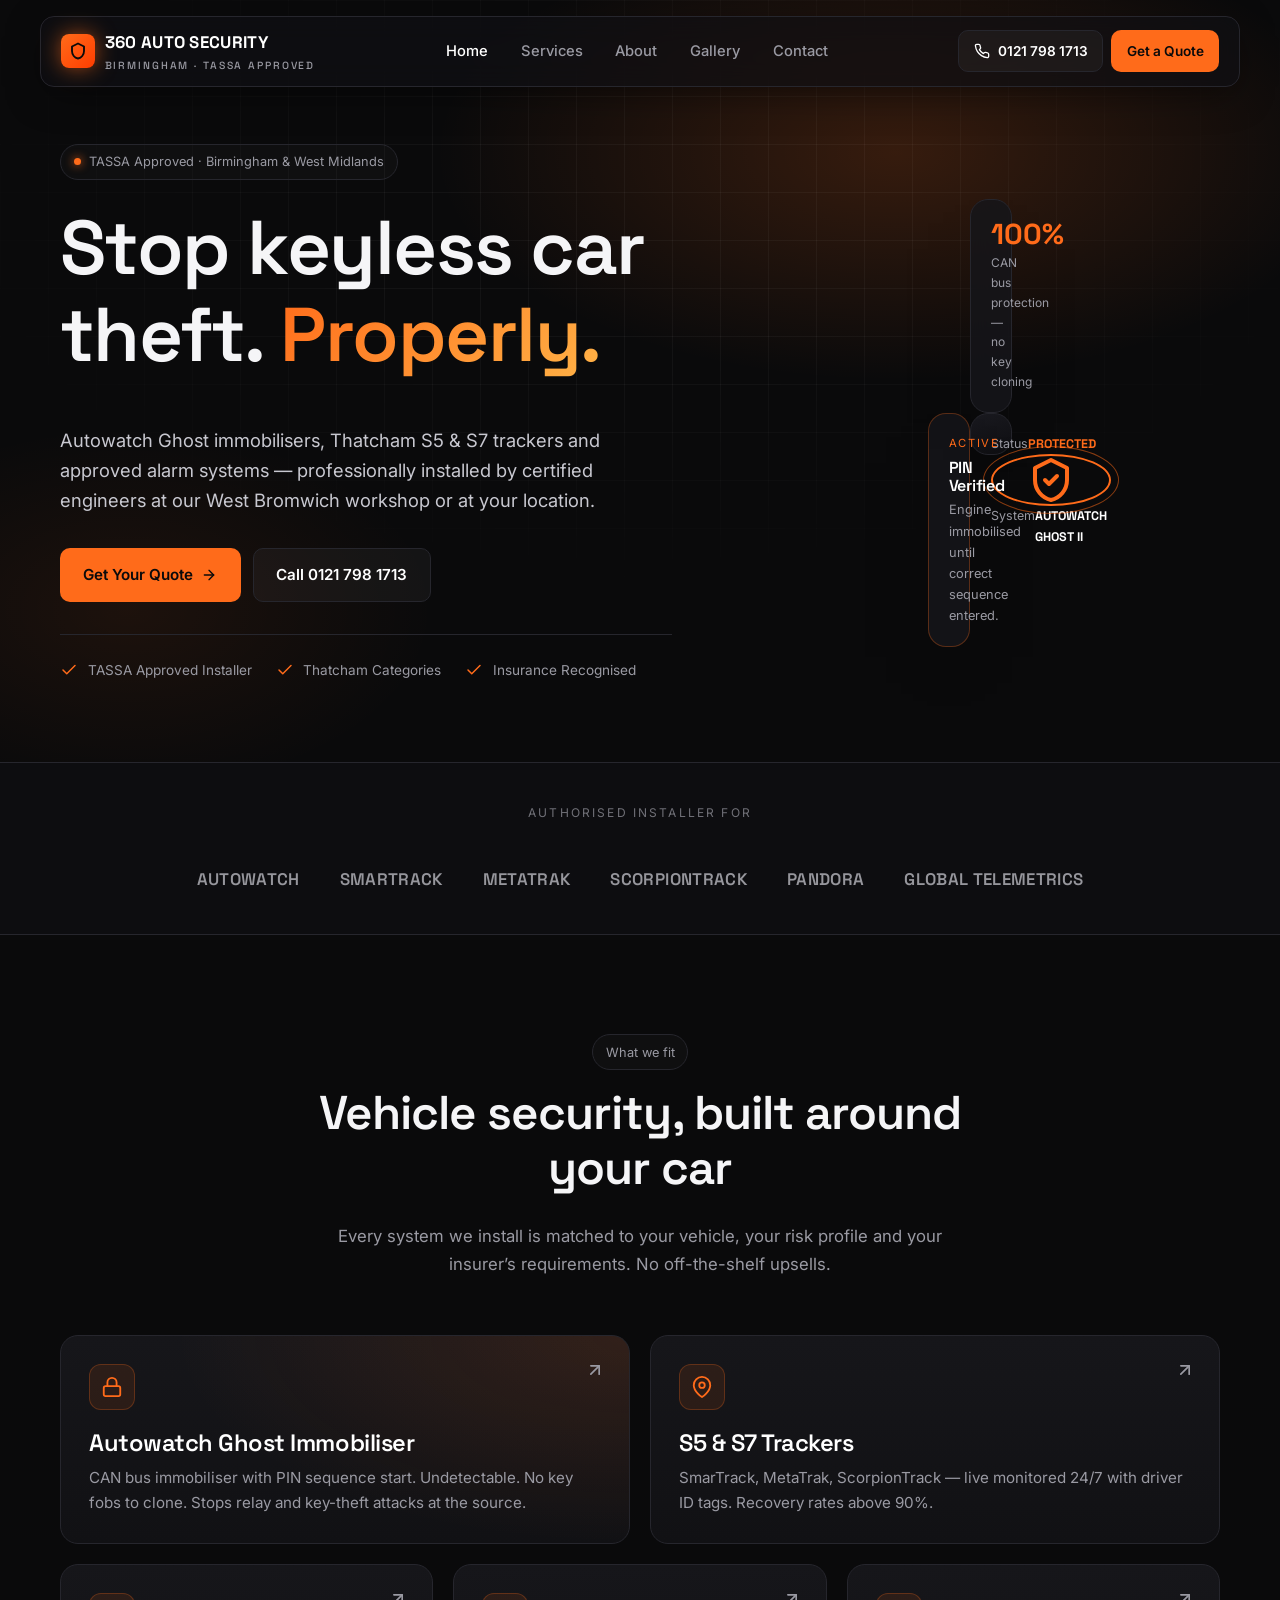
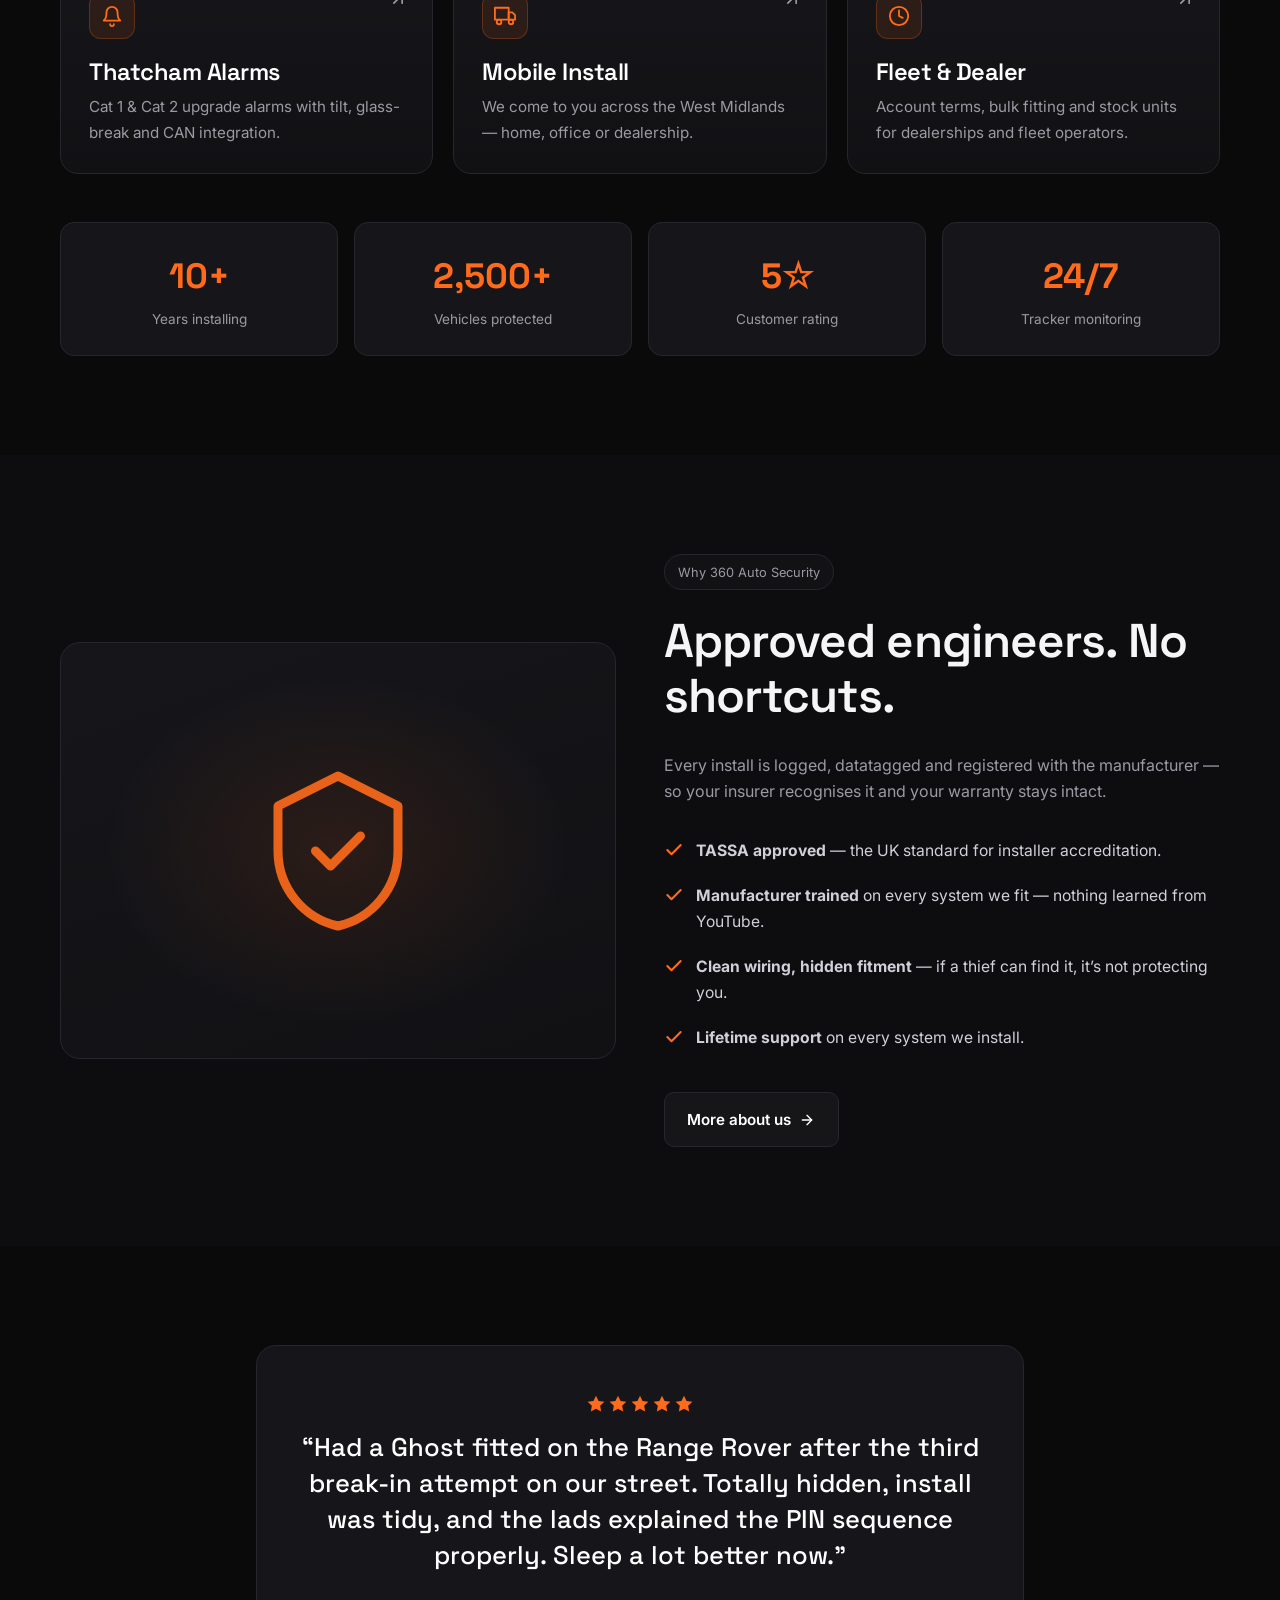
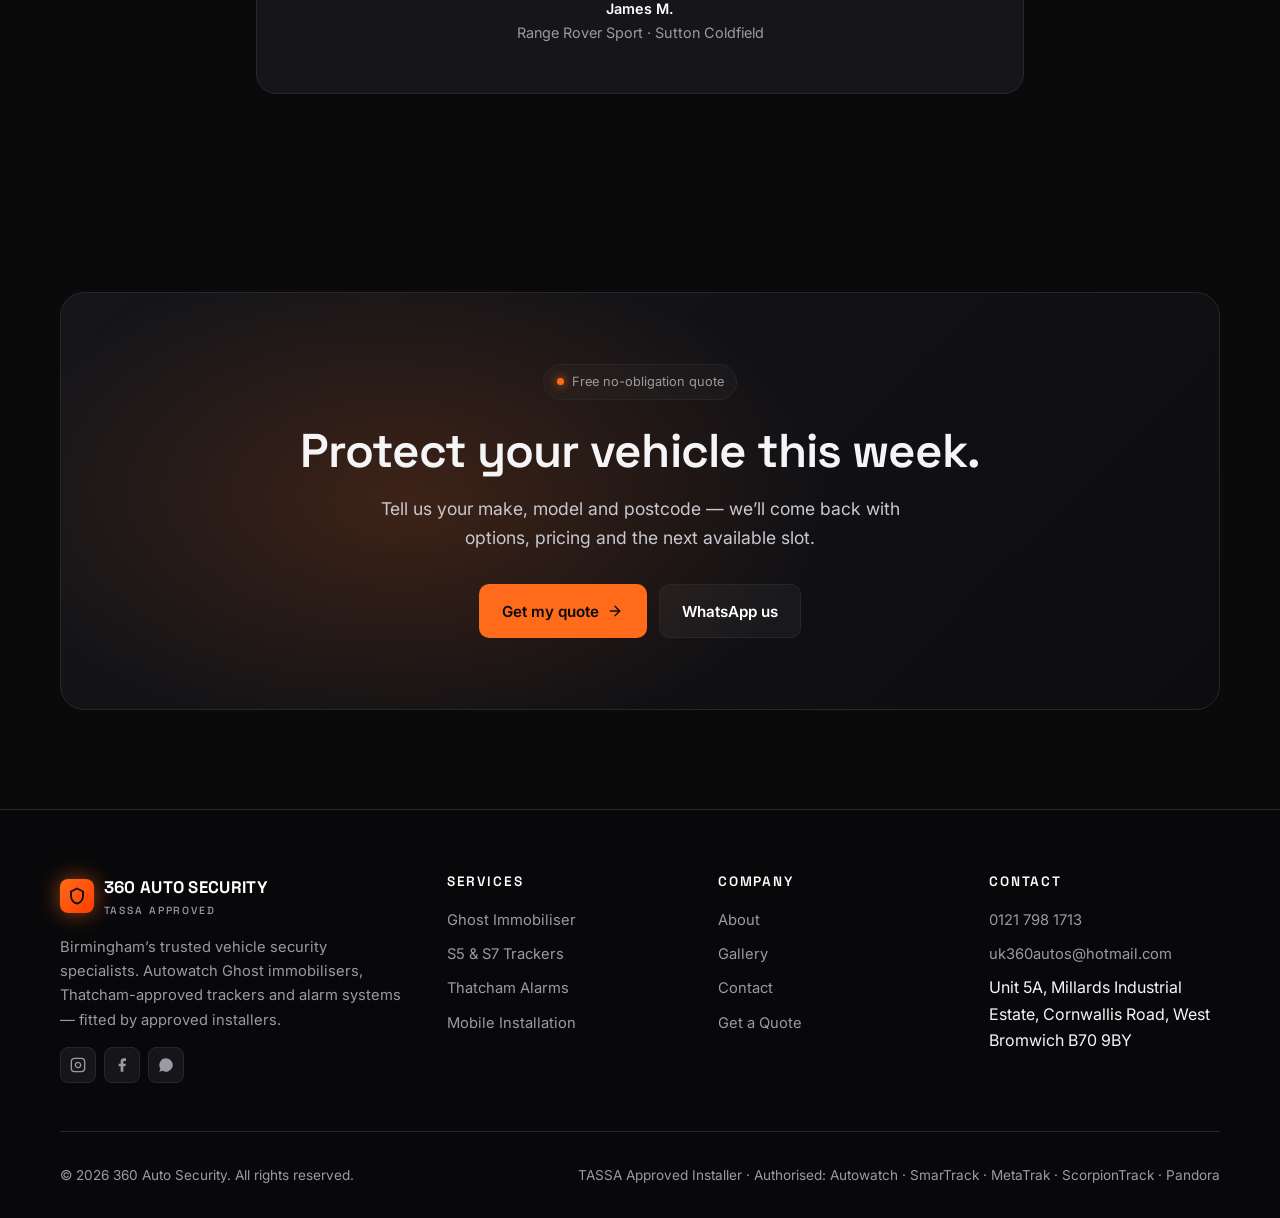
==== index.html @ ca2ada4c "Initial site: 5-page static rebuild with SEO + dark automotive UI" ====
<!doctype html>
<html lang="en-GB">
<head>
<meta charset="utf-8">
<meta name="viewport" content="width=device-width,initial-scale=1">
<title>Ghost Immobilisers, Trackers & Alarms Birmingham | 360 Auto Security</title>
<meta name="description" content="TASSA-approved vehicle security in Birmingham & the West Midlands. Autowatch Ghost immobilisers, Thatcham S5/S7 trackers and alarm systems professionally fitted at our workshop or mobile.">
<meta name="keywords" content="ghost immobiliser birmingham, autowatch ghost installer, vehicle tracker birmingham, thatcham approved installer west midlands, car alarm fitting birmingham, smartrack installer, s5 tracker, vehicle security west bromwich">
<link rel="canonical" href="https://www.360autos.co.uk/">
<meta name="theme-color" content="#0a0a0b">
<meta name="robots" content="index,follow,max-image-preview:large">

<!-- Open Graph / Twitter -->
<meta property="og:type" content="website">
<meta property="og:title" content="360 Auto Security | Ghost Immobilisers, Trackers & Alarms Birmingham">
<meta property="og:description" content="TASSA-approved vehicle security specialists in the West Midlands. Protect your car from key theft and relay attacks.">
<meta property="og:url" content="https://www.360autos.co.uk/">
<meta property="og:site_name" content="360 Auto Security">
<meta property="og:locale" content="en_GB">
<meta name="twitter:card" content="summary_large_image">

<!-- Fonts -->
<link rel="preconnect" href="https://fonts.googleapis.com">
<link rel="preconnect" href="https://fonts.gstatic.com" crossorigin>
<link href="https://fonts.googleapis.com/css2?family=Inter:wght@400;500;600;700&family=Space+Grotesk:wght@500;600;700&display=swap" rel="stylesheet">
<link rel="stylesheet" href="assets/styles.css">

<!-- LocalBusiness schema -->
<script type="application/ld+json">
{
  "@context":"https://schema.org",
  "@type":"AutomotiveBusiness",
  "@id":"https://www.360autos.co.uk/#business",
  "name":"360 Auto Security",
  "image":"https://www.360autos.co.uk/assets/og.jpg",
  "url":"https://www.360autos.co.uk/",
  "telephone":"+44-121-798-1713",
  "email":"uk360autos@hotmail.com",
  "priceRange":"££",
  "address":{
    "@type":"PostalAddress",
    "streetAddress":"Unit 5A, Millards Industrial Estate, Cornwallis Road",
    "addressLocality":"West Bromwich",
    "addressRegion":"West Midlands",
    "postalCode":"B70 9BY",
    "addressCountry":"GB"
  },
  "areaServed":[
    {"@type":"City","name":"Birmingham"},
    {"@type":"City","name":"West Bromwich"},
    {"@type":"City","name":"Wolverhampton"},
    {"@type":"City","name":"Walsall"},
    {"@type":"City","name":"Dudley"},
    {"@type":"AdministrativeArea","name":"West Midlands"}
  ],
  "geo":{"@type":"GeoCoordinates","latitude":52.5226,"longitude":-1.9971},
  "openingHoursSpecification":[
    {"@type":"OpeningHoursSpecification","dayOfWeek":["Monday","Tuesday","Wednesday","Thursday","Friday"],"opens":"09:00","closes":"18:00"},
    {"@type":"OpeningHoursSpecification","dayOfWeek":"Saturday","opens":"09:00","closes":"16:00"}
  ],
  "sameAs":[
    "https://www.instagram.com/360autoss",
    "https://www.facebook.com/360autosolutions"
  ],
  "hasOfferCatalog":{
    "@type":"OfferCatalog","name":"Vehicle Security Services",
    "itemListElement":[
      {"@type":"Offer","itemOffered":{"@type":"Service","name":"Autowatch Ghost Immobiliser Installation"}},
      {"@type":"Offer","itemOffered":{"@type":"Service","name":"S5 & S7 Vehicle Tracker Installation"}},
      {"@type":"Offer","itemOffered":{"@type":"Service","name":"Thatcham Approved Alarm Systems"}},
      {"@type":"Offer","itemOffered":{"@type":"Service","name":"Mobile Vehicle Security Installation"}}
    ]
  }
}
</script>
</head>
<body data-page="index">
<div id="site-nav"></div>

<main>
  <!-- Hero -->
  <section class="hero" aria-labelledby="hero-h">
    <div class="container hero-grid">
      <div>
        <span class="eyebrow"><span class="dot"></span> TASSA Approved &middot; Birmingham &amp; West Midlands</span>
        <h1 id="hero-h">Stop keyless car theft. <span>Properly.</span></h1>
        <p class="hero-lead">Autowatch Ghost immobilisers, Thatcham S5 &amp; S7 trackers and approved alarm systems &mdash; professionally installed by certified engineers at our West Bromwich workshop or at your location.</p>
        <div class="hero-cta">
          <a href="contact.html#quote" class="btn btn-primary">Get Your Quote
            <svg viewBox="0 0 24 24" fill="none" stroke="currentColor" stroke-width="2" stroke-linecap="round" stroke-linejoin="round"><line x1="5" y1="12" x2="19" y2="12"/><polyline points="12 5 19 12 12 19"/></svg>
          </a>
          <a href="tel:+441217981713" class="btn btn-ghost">Call 0121 798 1713</a>
        </div>
        <div class="hero-trust">
          <div class="hero-trust-item">
            <svg viewBox="0 0 24 24" fill="none" stroke="currentColor" stroke-width="2" stroke-linecap="round" stroke-linejoin="round"><polyline points="20 6 9 17 4 12"/></svg>
            TASSA Approved Installer
          </div>
          <div class="hero-trust-item">
            <svg viewBox="0 0 24 24" fill="none" stroke="currentColor" stroke-width="2" stroke-linecap="round" stroke-linejoin="round"><polyline points="20 6 9 17 4 12"/></svg>
            Thatcham Categories
          </div>
          <div class="hero-trust-item">
            <svg viewBox="0 0 24 24" fill="none" stroke="currentColor" stroke-width="2" stroke-linecap="round" stroke-linejoin="round"><polyline points="20 6 9 17 4 12"/></svg>
            Insurance Recognised
          </div>
        </div>
      </div>

      <div class="hero-visual" aria-hidden="true">
        <div class="hero-card hero-card-main">
          <div class="row"><span>Status</span><strong style="color:var(--accent)">PROTECTED</strong></div>
          <div class="ring">
            <svg viewBox="0 0 24 24" fill="none" stroke="currentColor" stroke-width="2" stroke-linecap="round" stroke-linejoin="round"><path d="M12 2 4 6v6c0 5 3.5 9 8 10 4.5-1 8-5 8-10V6z"/><polyline points="9 12 11 14 15 10"/></svg>
          </div>
          <div class="row"><span>System</span><strong>AUTOWATCH GHOST II</strong></div>
        </div>
        <div class="hero-card hero-card-float">
          <div class="badge">Active</div>
          <h4>PIN Verified</h4>
          <p>Engine immobilised until correct sequence entered.</p>
        </div>
        <div class="hero-card hero-card-bot">
          <div class="stat">100%</div>
          <small>CAN bus protection &mdash; no key cloning</small>
        </div>
      </div>
    </div>
  </section>

  <!-- Approved partners strip -->
  <section class="logo-strip" aria-label="Approved partners">
    <div class="container">
      <div class="logo-strip-inner">
        <div class="logo-strip-label">Authorised installer for</div>
        <span>AUTOWATCH</span><span>SMARTRACK</span><span>METATRAK</span><span>SCORPIONTRACK</span><span>PANDORA</span><span>GLOBAL TELEMETRICS</span>
      </div>
    </div>
  </section>

  <!-- Services bento -->
  <section class="section" id="services">
    <div class="container">
      <div class="sec-head">
        <span class="eyebrow">What we fit</span>
        <h2>Vehicle security, built around your car</h2>
        <p>Every system we install is matched to your vehicle, your risk profile and your insurer&rsquo;s requirements. No off-the-shelf upsells.</p>
      </div>
      <div class="bento">
        <a href="services.html#ghost" class="card card-feature b-1">
          <span class="arrow" aria-hidden="true">
            <svg viewBox="0 0 24 24" width="20" height="20" fill="none" stroke="currentColor" stroke-width="2" stroke-linecap="round" stroke-linejoin="round"><line x1="7" y1="17" x2="17" y2="7"/><polyline points="7 7 17 7 17 17"/></svg>
          </span>
          <div class="icon">
            <svg viewBox="0 0 24 24" fill="none" stroke="currentColor" stroke-width="2" stroke-linecap="round" stroke-linejoin="round"><rect x="3" y="11" width="18" height="11" rx="2"/><path d="M7 11V7a5 5 0 0 1 10 0v4"/></svg>
          </div>
          <h3>Autowatch Ghost Immobiliser</h3>
          <p>CAN bus immobiliser with PIN sequence start. Undetectable. No key fobs to clone. Stops relay and key-theft attacks at the source.</p>
        </a>
        <a href="services.html#trackers" class="card b-2">
          <span class="arrow" aria-hidden="true">
            <svg viewBox="0 0 24 24" width="20" height="20" fill="none" stroke="currentColor" stroke-width="2" stroke-linecap="round" stroke-linejoin="round"><line x1="7" y1="17" x2="17" y2="7"/><polyline points="7 7 17 7 17 17"/></svg>
          </span>
          <div class="icon">
            <svg viewBox="0 0 24 24" fill="none" stroke="currentColor" stroke-width="2" stroke-linecap="round" stroke-linejoin="round"><path d="M21 10c0 7-9 13-9 13s-9-6-9-13a9 9 0 0 1 18 0z"/><circle cx="12" cy="10" r="3"/></svg>
          </div>
          <h3>S5 &amp; S7 Trackers</h3>
          <p>SmarTrack, MetaTrak, ScorpionTrack &mdash; live monitored 24/7 with driver ID tags. Recovery rates above 90%.</p>
        </a>
        <a href="services.html#alarms" class="card b-3">
          <span class="arrow" aria-hidden="true">
            <svg viewBox="0 0 24 24" width="20" height="20" fill="none" stroke="currentColor" stroke-width="2" stroke-linecap="round" stroke-linejoin="round"><line x1="7" y1="17" x2="17" y2="7"/><polyline points="7 7 17 7 17 17"/></svg>
          </span>
          <div class="icon">
            <svg viewBox="0 0 24 24" fill="none" stroke="currentColor" stroke-width="2" stroke-linecap="round" stroke-linejoin="round"><path d="M6 8a6 6 0 0 1 12 0c0 7 3 9 3 9H3s3-2 3-9"/><path d="M10 21a2 2 0 0 0 4 0"/></svg>
          </div>
          <h3>Thatcham Alarms</h3>
          <p>Cat 1 &amp; Cat 2 upgrade alarms with tilt, glass-break and CAN integration.</p>
        </a>
        <a href="services.html#mobile" class="card b-4">
          <span class="arrow" aria-hidden="true">
            <svg viewBox="0 0 24 24" width="20" height="20" fill="none" stroke="currentColor" stroke-width="2" stroke-linecap="round" stroke-linejoin="round"><line x1="7" y1="17" x2="17" y2="7"/><polyline points="7 7 17 7 17 17"/></svg>
          </span>
          <div class="icon">
            <svg viewBox="0 0 24 24" fill="none" stroke="currentColor" stroke-width="2" stroke-linecap="round" stroke-linejoin="round"><rect x="1" y="3" width="15" height="13"/><polygon points="16 8 20 8 23 11 23 16 16 16 16 8"/><circle cx="5.5" cy="18.5" r="2.5"/><circle cx="18.5" cy="18.5" r="2.5"/></svg>
          </div>
          <h3>Mobile Install</h3>
          <p>We come to you across the West Midlands &mdash; home, office or dealership.</p>
        </a>
        <a href="services.html" class="card b-5">
          <span class="arrow" aria-hidden="true">
            <svg viewBox="0 0 24 24" width="20" height="20" fill="none" stroke="currentColor" stroke-width="2" stroke-linecap="round" stroke-linejoin="round"><line x1="7" y1="17" x2="17" y2="7"/><polyline points="7 7 17 7 17 17"/></svg>
          </span>
          <div class="icon">
            <svg viewBox="0 0 24 24" fill="none" stroke="currentColor" stroke-width="2" stroke-linecap="round" stroke-linejoin="round"><circle cx="12" cy="12" r="10"/><polyline points="12 6 12 12 16 14"/></svg>
          </div>
          <h3>Fleet &amp; Dealer</h3>
          <p>Account terms, bulk fitting and stock units for dealerships and fleet operators.</p>
        </a>
      </div>

      <div class="stats" aria-label="Key metrics">
        <div class="stat-box"><span class="n"><span>10+</span></span><small>Years installing</small></div>
        <div class="stat-box"><span class="n"><span>2,500+</span></span><small>Vehicles protected</small></div>
        <div class="stat-box"><span class="n"><span>5&star;</span></span><small>Customer rating</small></div>
        <div class="stat-box"><span class="n"><span>24/7</span></span><small>Tracker monitoring</small></div>
      </div>
    </div>
  </section>

  <!-- Why us split -->
  <section class="section" style="background:#0d0d10">
    <div class="container split">
      <div class="split-visual">
        <svg width="180" height="180" viewBox="0 0 24 24" fill="none" stroke="var(--accent)" stroke-width="1.2" stroke-linecap="round" stroke-linejoin="round" style="position:relative;z-index:1;opacity:.9">
          <path d="M12 2 4 6v6c0 5 3.5 9 8 10 4.5-1 8-5 8-10V6z"/>
          <polyline points="9 12 11 14 15 10"/>
        </svg>
      </div>
      <div>
        <span class="eyebrow">Why 360 Auto Security</span>
        <h2>Approved engineers. No shortcuts.</h2>
        <p>Every install is logged, datatagged and registered with the manufacturer &mdash; so your insurer recognises it and your warranty stays intact.</p>
        <ul class="feature-list">
          <li><svg viewBox="0 0 24 24" fill="none" stroke="currentColor" stroke-width="2.5" stroke-linecap="round" stroke-linejoin="round"><polyline points="20 6 9 17 4 12"/></svg> <span><strong>TASSA approved</strong> &mdash; the UK standard for installer accreditation.</span></li>
          <li><svg viewBox="0 0 24 24" fill="none" stroke="currentColor" stroke-width="2.5" stroke-linecap="round" stroke-linejoin="round"><polyline points="20 6 9 17 4 12"/></svg> <span><strong>Manufacturer trained</strong> on every system we fit &mdash; nothing learned from YouTube.</span></li>
          <li><svg viewBox="0 0 24 24" fill="none" stroke="currentColor" stroke-width="2.5" stroke-linecap="round" stroke-linejoin="round"><polyline points="20 6 9 17 4 12"/></svg> <span><strong>Clean wiring, hidden fitment</strong> &mdash; if a thief can find it, it&rsquo;s not protecting you.</span></li>
          <li><svg viewBox="0 0 24 24" fill="none" stroke="currentColor" stroke-width="2.5" stroke-linecap="round" stroke-linejoin="round"><polyline points="20 6 9 17 4 12"/></svg> <span><strong>Lifetime support</strong> on every system we install.</span></li>
        </ul>
        <a href="about.html" class="btn btn-ghost">More about us
          <svg viewBox="0 0 24 24" fill="none" stroke="currentColor" stroke-width="2" stroke-linecap="round" stroke-linejoin="round"><line x1="5" y1="12" x2="19" y2="12"/><polyline points="12 5 19 12 12 19"/></svg>
        </a>
      </div>
    </div>
  </section>

  <!-- Testimonial -->
  <section class="section">
    <div class="container">
      <div class="testimonial">
        <div class="stars" aria-label="5 out of 5 stars">
          <svg viewBox="0 0 24 24" width="20" height="20" fill="currentColor"><polygon points="12 2 15.09 8.26 22 9.27 17 14.14 18.18 21.02 12 17.77 5.82 21.02 7 14.14 2 9.27 8.91 8.26"/></svg>
          <svg viewBox="0 0 24 24" width="20" height="20" fill="currentColor"><polygon points="12 2 15.09 8.26 22 9.27 17 14.14 18.18 21.02 12 17.77 5.82 21.02 7 14.14 2 9.27 8.91 8.26"/></svg>
          <svg viewBox="0 0 24 24" width="20" height="20" fill="currentColor"><polygon points="12 2 15.09 8.26 22 9.27 17 14.14 18.18 21.02 12 17.77 5.82 21.02 7 14.14 2 9.27 8.91 8.26"/></svg>
          <svg viewBox="0 0 24 24" width="20" height="20" fill="currentColor"><polygon points="12 2 15.09 8.26 22 9.27 17 14.14 18.18 21.02 12 17.77 5.82 21.02 7 14.14 2 9.27 8.91 8.26"/></svg>
          <svg viewBox="0 0 24 24" width="20" height="20" fill="currentColor"><polygon points="12 2 15.09 8.26 22 9.27 17 14.14 18.18 21.02 12 17.77 5.82 21.02 7 14.14 2 9.27 8.91 8.26"/></svg>
        </div>
        <blockquote>&ldquo;Had a Ghost fitted on the Range Rover after the third break-in attempt on our street. Totally hidden, install was tidy, and the lads explained the PIN sequence properly. Sleep a lot better now.&rdquo;</blockquote>
        <div class="who"><strong>James M.</strong>Range Rover Sport &middot; Sutton Coldfield</div>
      </div>
    </div>
  </section>

  <!-- CTA -->
  <section class="section">
    <div class="container">
      <div class="cta-band">
        <span class="eyebrow"><span class="dot"></span> Free no-obligation quote</span>
        <h2>Protect your vehicle this week.</h2>
        <p>Tell us your make, model and postcode &mdash; we&rsquo;ll come back with options, pricing and the next available slot.</p>
        <div class="btn-row">
          <a href="contact.html#quote" class="btn btn-primary">Get my quote
            <svg viewBox="0 0 24 24" fill="none" stroke="currentColor" stroke-width="2" stroke-linecap="round" stroke-linejoin="round"><line x1="5" y1="12" x2="19" y2="12"/><polyline points="12 5 19 12 12 19"/></svg>
          </a>
          <a href="https://wa.me/441217981713" class="btn btn-ghost" target="_blank" rel="noopener">WhatsApp us</a>
        </div>
      </div>
    </div>
  </section>
</main>

<div id="site-footer"></div>
<script src="assets/partials.js" defer></script>
</body>
</html>
---- assets/styles.css ----
/* 360 Auto Security — global styles */
:root{
  --bg:#0a0a0b;
  --bg-2:#111114;
  --surface:#16161a;
  --surface-2:#1d1d22;
  --border:#26262d;
  --text:#f5f5f7;
  --muted:#9a9aa3;
  --accent:#ff6b1a;
  --accent-2:#ffb347;
  --danger:#ef4444;
  --success:#22c55e;
}
*{box-sizing:border-box}
html{scroll-behavior:smooth}
body{
  margin:0;
  background:var(--bg);
  color:var(--text);
  font-family:'Inter',system-ui,-apple-system,sans-serif;
  font-size:16px;
  line-height:1.65;
  -webkit-font-smoothing:antialiased;
  text-rendering:optimizeLegibility;
}
h1,h2,h3,h4{font-family:'Space Grotesk',sans-serif;font-weight:600;line-height:1.15;letter-spacing:-0.02em;margin:0 0 .6em}
h1{font-size:clamp(2.4rem,1.4rem + 4.2vw,5rem)}
h2{font-size:clamp(1.8rem,1.2rem + 2.2vw,3rem)}
h3{font-size:clamp(1.2rem,1rem + .6vw,1.5rem)}
p{margin:0 0 1em;color:var(--muted)}
a{color:inherit;text-decoration:none;transition:color .2s ease}
a:hover{color:var(--accent)}
img{max-width:100%;display:block}

/* Layout */
.container{width:100%;max-width:1200px;margin:0 auto;padding:0 1.25rem}
.section{padding:clamp(4rem,3rem + 4vw,7rem) 0}

/* Navbar */
.nav-wrap{position:fixed;top:1rem;left:1rem;right:1rem;z-index:50;display:flex;justify-content:center;pointer-events:none}
.nav{
  pointer-events:auto;
  width:100%;max-width:1200px;
  display:flex;align-items:center;justify-content:space-between;
  padding:.75rem 1.25rem;
  background:rgba(16,16,20,.72);
  backdrop-filter:saturate(140%) blur(14px);
  -webkit-backdrop-filter:saturate(140%) blur(14px);
  border:1px solid var(--border);
  border-radius:14px;
  box-shadow:0 10px 40px -10px rgba(0,0,0,.6);
}
.brand{display:flex;align-items:center;gap:.6rem;font-family:'Space Grotesk',sans-serif;font-weight:700;letter-spacing:.02em;color:#fff}
.brand-mark{width:34px;height:34px;border-radius:8px;background:linear-gradient(135deg,var(--accent),#ff3d00);display:grid;place-items:center;box-shadow:0 0 24px -4px var(--accent)}
.brand-mark svg{width:18px;height:18px;color:#0a0a0b}
.brand-text{font-size:1.05rem}
.brand-text small{display:block;font-size:.65rem;color:var(--muted);font-weight:500;letter-spacing:.18em;text-transform:uppercase}
.nav-links{display:none;gap:.25rem;align-items:center}
.nav-links a{padding:.55rem .9rem;border-radius:8px;font-size:.92rem;color:var(--muted);font-weight:500}
.nav-links a:hover{color:#fff;background:rgba(255,255,255,.04)}
.nav-links a.active{color:#fff}
.nav-cta{display:flex;align-items:center;gap:.5rem}
@media(min-width:900px){.nav-links{display:flex}}

/* Buttons */
.btn{display:inline-flex;align-items:center;gap:.5rem;padding:.85rem 1.4rem;border-radius:10px;font-weight:600;font-size:.95rem;cursor:pointer;border:1px solid transparent;transition:all .2s ease;font-family:inherit}
.btn-primary{background:var(--accent);color:#0a0a0b}
.btn-primary:hover{background:#ff8a3d;color:#0a0a0b;transform:translateY(-1px);box-shadow:0 10px 30px -10px var(--accent)}
.btn-ghost{background:rgba(255,255,255,.04);color:#fff;border-color:var(--border)}
.btn-ghost:hover{background:rgba(255,255,255,.08);color:#fff}
.btn-sm{padding:.55rem .9rem;font-size:.85rem}
.btn svg{width:16px;height:16px}

/* Hero */
.hero{position:relative;padding:9rem 0 5rem;overflow:hidden;isolation:isolate}
.hero::before{content:"";position:absolute;inset:0;z-index:-2;background:
  radial-gradient(60% 50% at 70% 20%,rgba(255,107,26,.18),transparent 60%),
  radial-gradient(40% 40% at 10% 80%,rgba(255,107,26,.08),transparent 60%),
  linear-gradient(180deg,#0a0a0b,#0a0a0b);
}
.hero::after{content:"";position:absolute;inset:0;z-index:-1;background-image:
  linear-gradient(rgba(255,255,255,.04) 1px,transparent 1px),
  linear-gradient(90deg,rgba(255,255,255,.04) 1px,transparent 1px);
  background-size:48px 48px;
  mask-image:radial-gradient(ellipse 70% 60% at 50% 30%,#000 30%,transparent 80%);
}
.hero-grid{display:grid;gap:3rem;align-items:center}
@media(min-width:960px){.hero-grid{grid-template-columns:1.1fr .9fr}}
.eyebrow{display:inline-flex;align-items:center;gap:.5rem;padding:.4rem .8rem;border:1px solid var(--border);border-radius:999px;font-size:.8rem;color:var(--muted);background:rgba(255,255,255,.02);margin-bottom:1.5rem}
.eyebrow .dot{width:7px;height:7px;border-radius:50%;background:var(--accent);box-shadow:0 0 10px var(--accent)}
.hero h1 span{background:linear-gradient(135deg,var(--accent),var(--accent-2));-webkit-background-clip:text;background-clip:text;color:transparent}
.hero-lead{font-size:1.15rem;max-width:36rem;margin-bottom:2rem;color:#c8c8d0}
.hero-cta{display:flex;flex-wrap:wrap;gap:.75rem;margin-bottom:2rem}
.hero-trust{display:flex;flex-wrap:wrap;gap:1.5rem;align-items:center;padding-top:1.5rem;border-top:1px solid var(--border)}
.hero-trust-item{display:flex;align-items:center;gap:.6rem;font-size:.85rem;color:var(--muted)}
.hero-trust-item svg{width:18px;height:18px;color:var(--accent)}

/* Hero visual */
.hero-visual{position:relative;aspect-ratio:1/1;max-width:520px;margin:0 auto}
.hero-card{position:absolute;background:var(--surface);border:1px solid var(--border);border-radius:18px;padding:1.25rem;box-shadow:0 30px 80px -20px rgba(0,0,0,.7)}
.hero-card-main{inset:10% 8% 25% 12%;display:flex;flex-direction:column;justify-content:space-between;background:linear-gradient(160deg,#1a1a20,#0f0f12)}
.hero-card-main .ring{width:120px;height:120px;border-radius:50%;border:2px solid var(--accent);position:relative;margin:auto;display:grid;place-items:center}
.hero-card-main .ring::before,.hero-card-main .ring::after{content:"";position:absolute;inset:-10px;border-radius:50%;border:1px solid rgba(255,107,26,.3);animation:pulse 2.6s ease-out infinite}
.hero-card-main .ring::after{animation-delay:1.3s}
@keyframes pulse{0%{transform:scale(.9);opacity:1}100%{transform:scale(1.5);opacity:0}}
.hero-card-main .ring svg{width:48px;height:48px;color:var(--accent)}
.hero-card-main .row{display:flex;justify-content:space-between;font-size:.78rem;color:var(--muted)}
.hero-card-main .row strong{color:#fff;font-family:'Space Grotesk',sans-serif}
.hero-card-float{right:-2%;top:8%;width:55%;background:rgba(22,22,26,.85);backdrop-filter:blur(10px);border-color:rgba(255,107,26,.3)}
.hero-card-float .badge{font-size:.7rem;color:var(--accent);letter-spacing:.14em;text-transform:uppercase;margin-bottom:.4rem}
.hero-card-float h4{font-size:1rem;margin:0 0 .25rem;color:#fff}
.hero-card-float p{font-size:.8rem;margin:0;color:var(--muted)}
.hero-card-bot{left:-4%;bottom:5%;width:50%;background:rgba(22,22,26,.85);backdrop-filter:blur(10px)}
.hero-card-bot .stat{font-family:'Space Grotesk',sans-serif;font-size:1.8rem;font-weight:700;color:var(--accent);line-height:1}
.hero-card-bot small{font-size:.75rem;color:var(--muted);display:block;margin-top:.25rem}

/* Logo strip */
.logo-strip{padding:2.5rem 0;border-top:1px solid var(--border);border-bottom:1px solid var(--border);background:#0d0d10}
.logo-strip-inner{display:flex;flex-wrap:wrap;justify-content:center;align-items:center;gap:2.5rem;opacity:.7}
.logo-strip-label{width:100%;text-align:center;font-size:.75rem;letter-spacing:.18em;text-transform:uppercase;color:var(--muted);margin-bottom:.25rem}
.logo-strip span{font-family:'Space Grotesk',sans-serif;font-weight:600;font-size:1.05rem;color:#d0d0d8;letter-spacing:.02em}

/* Section heading */
.sec-head{max-width:42rem;margin:0 auto 3.5rem;text-align:center}
.sec-head .eyebrow{margin-bottom:1rem}
.sec-head p{font-size:1.05rem}

/* Bento grid */
.bento{display:grid;gap:1.25rem;grid-template-columns:1fr}
@media(min-width:700px){.bento{grid-template-columns:repeat(2,1fr)}}
@media(min-width:1000px){.bento{grid-template-columns:repeat(6,1fr)}}
.card{
  background:linear-gradient(180deg,var(--surface),var(--bg-2));
  border:1px solid var(--border);
  border-radius:18px;
  padding:1.75rem;
  cursor:pointer;
  transition:border-color .25s ease,transform .25s ease,box-shadow .25s ease;
  position:relative;overflow:hidden;
}
.card:hover{border-color:rgba(255,107,26,.4);transform:translateY(-3px);box-shadow:0 20px 40px -20px rgba(255,107,26,.15)}
.card .icon{width:46px;height:46px;border-radius:12px;background:rgba(255,107,26,.1);border:1px solid rgba(255,107,26,.25);display:grid;place-items:center;margin-bottom:1.25rem;color:var(--accent)}
.card .icon svg{width:22px;height:22px}
.card h3{color:#fff;margin-bottom:.5rem}
.card p{margin:0;font-size:.95rem}
.card .arrow{position:absolute;top:1.5rem;right:1.5rem;color:var(--muted);transition:transform .2s ease,color .2s ease}
.card:hover .arrow{color:var(--accent);transform:translate(2px,-2px)}
.card-wide{grid-column:span 1}
@media(min-width:1000px){
  .b-1{grid-column:span 3}
  .b-2{grid-column:span 3}
  .b-3{grid-column:span 2}
  .b-4{grid-column:span 2}
  .b-5{grid-column:span 2}
}
.card-feature{background:
  radial-gradient(80% 100% at 100% 0%,rgba(255,107,26,.12),transparent),
  linear-gradient(180deg,var(--surface),var(--bg-2));
}

/* Stats strip */
.stats{display:grid;grid-template-columns:repeat(2,1fr);gap:1rem;margin-top:3rem}
@media(min-width:700px){.stats{grid-template-columns:repeat(4,1fr)}}
.stat-box{padding:1.5rem;background:var(--surface);border:1px solid var(--border);border-radius:14px;text-align:center}
.stat-box .n{font-family:'Space Grotesk',sans-serif;font-size:2.2rem;font-weight:700;color:#fff;display:block}
.stat-box .n span{color:var(--accent)}
.stat-box small{font-size:.85rem;color:var(--muted)}

/* Split feature */
.split{display:grid;gap:3rem;align-items:center}
@media(min-width:900px){.split{grid-template-columns:1fr 1fr}}
.split.reverse > :first-child{order:2}
@media(max-width:899px){.split.reverse > :first-child{order:0}}
.split-visual{background:linear-gradient(160deg,var(--surface),var(--bg-2));border:1px solid var(--border);border-radius:20px;padding:2.5rem;aspect-ratio:4/3;display:grid;place-items:center;position:relative;overflow:hidden}
.split-visual::before{content:"";position:absolute;inset:0;background:radial-gradient(60% 60% at 50% 50%,rgba(255,107,26,.1),transparent 70%)}
.feature-list{list-style:none;padding:0;margin:1.5rem 0 2rem}
.feature-list li{display:flex;gap:.75rem;padding:.6rem 0;color:#d0d0d8;font-size:.98rem}
.feature-list li svg{flex-shrink:0;width:20px;height:20px;color:var(--accent);margin-top:2px}

/* Testimonial */
.testimonial{max-width:48rem;margin:0 auto;text-align:center;padding:3rem 2rem;background:var(--surface);border:1px solid var(--border);border-radius:20px;position:relative}
.testimonial blockquote{font-family:'Space Grotesk',sans-serif;font-size:clamp(1.2rem,1rem + 1vw,1.6rem);line-height:1.4;color:#fff;margin:0 0 1.5rem;font-weight:500}
.testimonial .who{font-size:.9rem;color:var(--muted)}
.testimonial .who strong{color:#fff;display:block;font-weight:600}
.stars{display:inline-flex;gap:2px;color:var(--accent);margin-bottom:1rem}

/* CTA band */
.cta-band{background:
  radial-gradient(60% 100% at 30% 50%,rgba(255,107,26,.18),transparent 60%),
  linear-gradient(135deg,#16161a,#0d0d10);
  border:1px solid var(--border);border-radius:24px;padding:clamp(2.5rem,2rem + 3vw,4.5rem);text-align:center;position:relative;overflow:hidden}
.cta-band h2{margin-bottom:1rem}
.cta-band p{font-size:1.1rem;max-width:34rem;margin:0 auto 2rem;color:#c8c8d0}
.cta-band .btn-row{display:flex;flex-wrap:wrap;gap:.75rem;justify-content:center}

/* Footer */
.footer{padding:4rem 0 2rem;border-top:1px solid var(--border);background:#08080a}
.footer-grid{display:grid;gap:2.5rem;grid-template-columns:1fr;margin-bottom:3rem}
@media(min-width:800px){.footer-grid{grid-template-columns:1.5fr 1fr 1fr 1fr}}
.footer h4{font-size:.85rem;letter-spacing:.14em;text-transform:uppercase;color:#fff;margin-bottom:1rem}
.footer ul{list-style:none;padding:0;margin:0}
.footer li{margin-bottom:.5rem}
.footer li a{color:var(--muted);font-size:.92rem}
.footer-bot{padding-top:2rem;border-top:1px solid var(--border);display:flex;flex-wrap:wrap;justify-content:space-between;gap:1rem;color:var(--muted);font-size:.85rem}
.social{display:flex;gap:.5rem}
.social a{width:36px;height:36px;border-radius:8px;background:var(--surface);border:1px solid var(--border);display:grid;place-items:center;transition:all .2s ease;color:var(--muted)}
.social a:hover{color:var(--accent);border-color:rgba(255,107,26,.4)}
.social svg{width:16px;height:16px}

/* Forms */
.form{display:grid;gap:1rem}
.field{display:flex;flex-direction:column;gap:.4rem}
.field label{font-size:.85rem;font-weight:500;color:#d0d0d8}
.field input,.field select,.field textarea{
  width:100%;padding:.85rem 1rem;background:var(--surface);border:1px solid var(--border);
  border-radius:10px;color:#fff;font-family:inherit;font-size:.95rem;transition:border-color .2s ease;
}
.field input:focus,.field select:focus,.field textarea:focus{outline:none;border-color:var(--accent);box-shadow:0 0 0 3px rgba(255,107,26,.15)}
.field textarea{min-height:120px;resize:vertical}
.field-row{display:grid;gap:1rem;grid-template-columns:1fr}
@media(min-width:600px){.field-row{grid-template-columns:1fr 1fr}}

/* Page header */
.page-head{padding:9rem 0 3rem;text-align:center;position:relative;border-bottom:1px solid var(--border);background:
  radial-gradient(50% 70% at 50% 0%,rgba(255,107,26,.12),transparent 70%),
  #0a0a0b;
}
.page-head h1{font-size:clamp(2rem,1.4rem + 3vw,3.6rem);margin-bottom:1rem}
.page-head p{max-width:38rem;margin:0 auto;font-size:1.1rem}

/* Gallery */
.gallery{display:grid;gap:1rem;grid-template-columns:repeat(2,1fr)}
@media(min-width:700px){.gallery{grid-template-columns:repeat(3,1fr)}}
@media(min-width:1000px){.gallery{grid-template-columns:repeat(4,1fr)}}
.gallery-item{aspect-ratio:1/1;border-radius:14px;background:linear-gradient(135deg,#1a1a20,#0d0d10);border:1px solid var(--border);position:relative;overflow:hidden;cursor:pointer;transition:transform .25s ease}
.gallery-item:hover{transform:translateY(-3px)}
.gallery-item::before{content:"";position:absolute;inset:0;background:linear-gradient(180deg,transparent 50%,rgba(0,0,0,.8));z-index:1}
.gallery-item .label{position:absolute;bottom:1rem;left:1rem;right:1rem;z-index:2;color:#fff;font-size:.85rem;font-weight:500}
.gallery-item .ph{position:absolute;inset:0;display:grid;place-items:center;color:var(--accent);opacity:.4}
.gallery-item .ph svg{width:48px;height:48px}
.gallery-item.tall{aspect-ratio:1/1.4}

/* Contact grid */
.contact-grid{display:grid;gap:2.5rem;grid-template-columns:1fr}
@media(min-width:900px){.contact-grid{grid-template-columns:1.2fr 1fr}}
.info-card{background:var(--surface);border:1px solid var(--border);border-radius:16px;padding:1.5rem;margin-bottom:1rem}
.info-card h3{font-size:1rem;margin-bottom:.5rem;color:#fff}
.info-card p{margin:0;font-size:.92rem;color:var(--muted)}
.info-card a{color:var(--accent)}
.info-icon{width:40px;height:40px;border-radius:10px;background:rgba(255,107,26,.1);color:var(--accent);display:grid;place-items:center;margin-bottom:.75rem}
.info-icon svg{width:20px;height:20px}

/* Map */
.map-frame{border-radius:16px;overflow:hidden;border:1px solid var(--border);aspect-ratio:16/9;background:var(--surface)}
.map-frame iframe{width:100%;height:100%;border:0;filter:grayscale(.4) invert(.92) hue-rotate(180deg)}

/* Accessibility */
:focus-visible{outline:2px solid var(--accent);outline-offset:3px;border-radius:6px}
@media (prefers-reduced-motion:reduce){*{animation:none!important;transition:none!important}}

/* Mobile nav button */
.menu-btn{background:none;border:0;color:#fff;padding:.5rem;cursor:pointer;display:grid;place-items:center}
.menu-btn svg{width:22px;height:22px}
@media(min-width:900px){.menu-btn{display:none}}
.mobile-menu{position:fixed;inset:0;background:rgba(10,10,11,.96);backdrop-filter:blur(10px);z-index:60;display:none;flex-direction:column;padding:5rem 2rem 2rem;gap:.5rem}
.mobile-menu.open{display:flex}
.mobile-menu a{padding:1rem;border-radius:10px;font-size:1.2rem;color:#fff;border-bottom:1px solid var(--border)}
.mobile-menu .close{position:absolute;top:1.5rem;right:1.5rem}
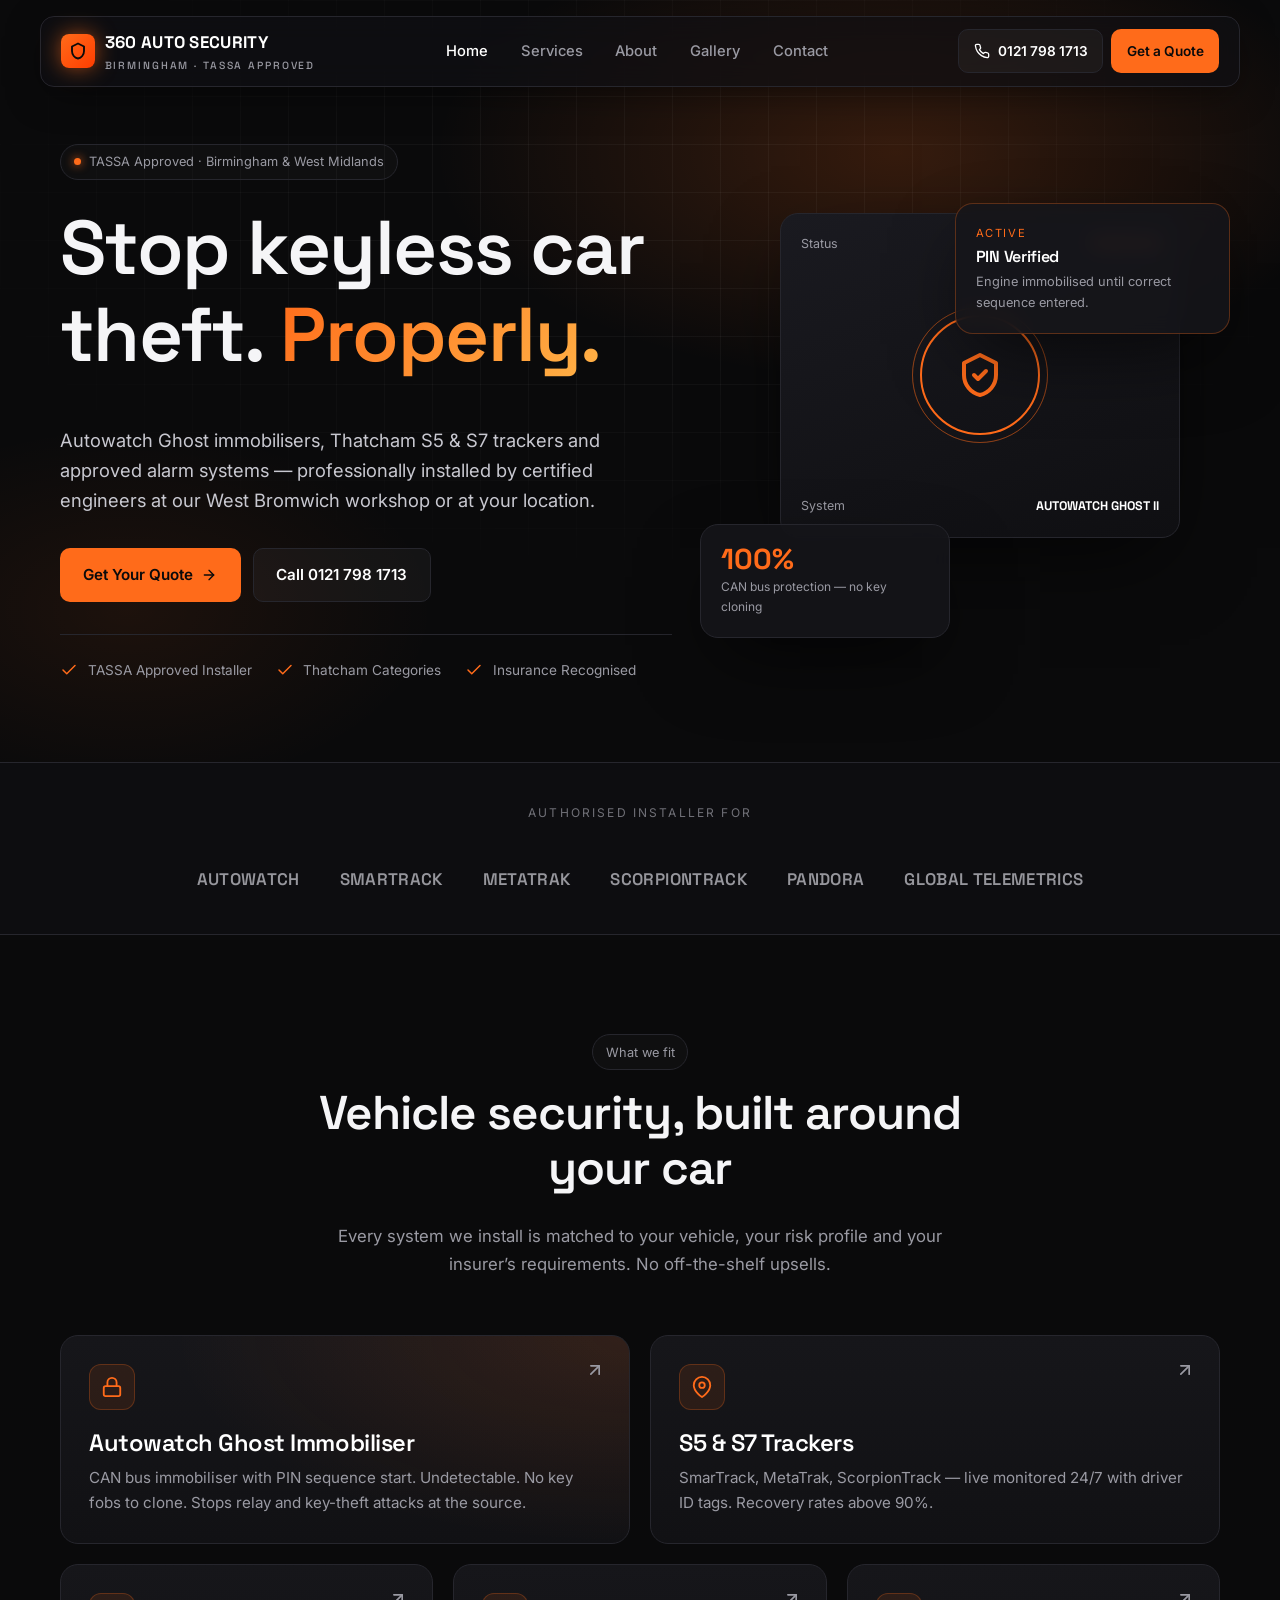
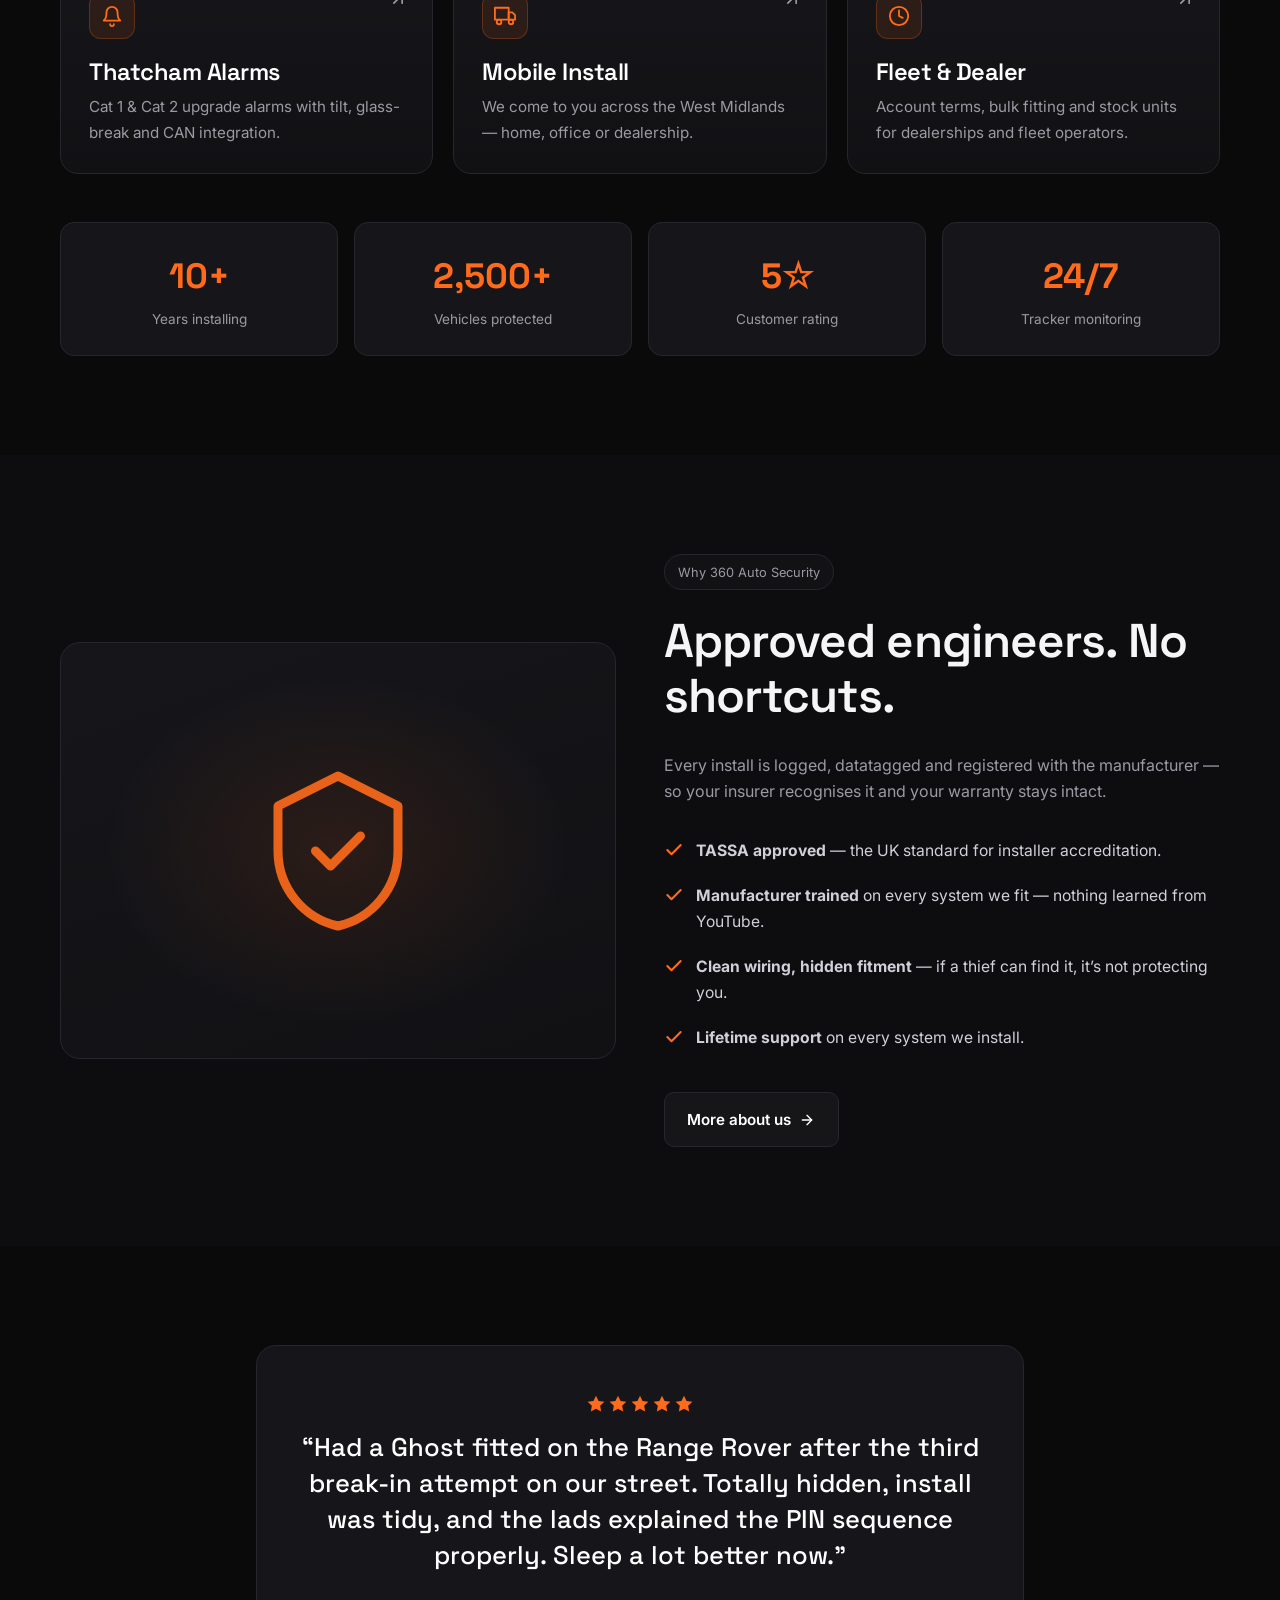
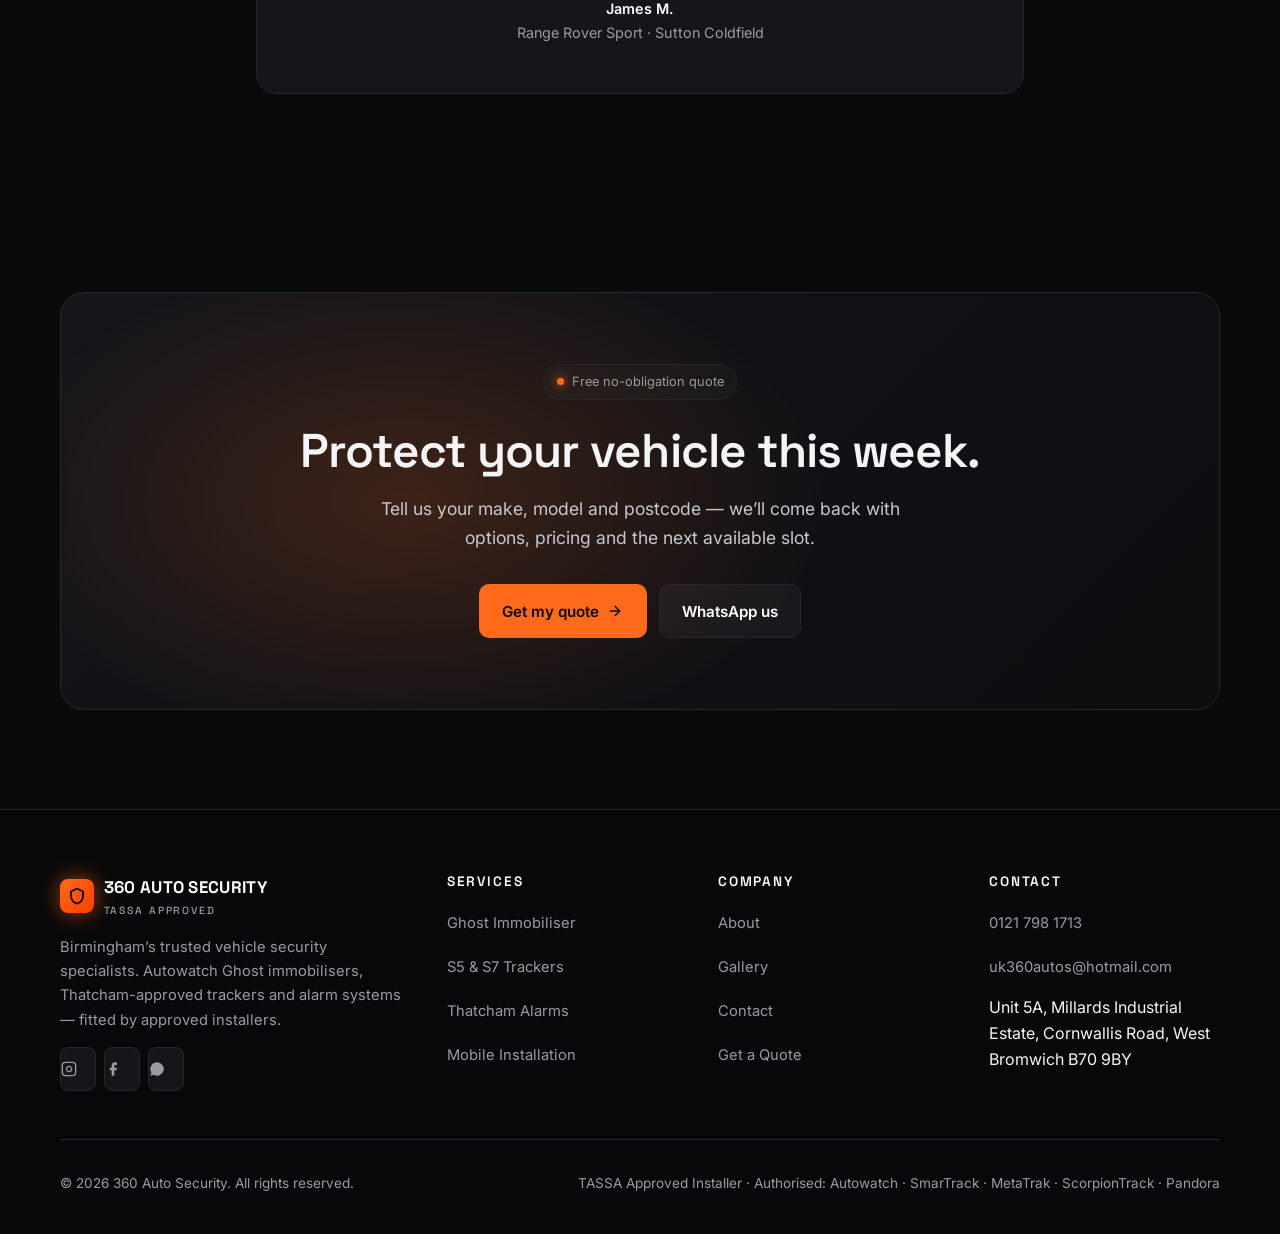
==== commit 5868bdca: "feat: mobile optimisation - iOS notch, 16px inputs, 44px tap targets, hero simplified on small scree" ====
--- a/index.html
+++ b/index.html
@@ -2,7 +2,7 @@
 <html lang="en-GB">
 <head>
 <meta charset="utf-8">
-<meta name="viewport" content="width=device-width,initial-scale=1">
+<meta name="viewport" content="width=device-width,initial-scale=1,viewport-fit=cover">
 <title>Ghost Immobilisers, Trackers & Alarms Birmingham | 360 Auto Security</title>
 <meta name="description" content="TASSA-approved vehicle security in Birmingham & the West Midlands. Autowatch Ghost immobilisers, Thatcham S5/S7 trackers and alarm systems professionally fitted at our workshop or mobile.">
 <meta name="keywords" content="ghost immobiliser birmingham, autowatch ghost installer, vehicle tracker birmingham, thatcham approved installer west midlands, car alarm fitting birmingham, smartrack installer, s5 tracker, vehicle security west bromwich">
--- a/assets/styles.css
+++ b/assets/styles.css
@@ -97,7 +97,7 @@
 .hero-trust-item svg{width:18px;height:18px;color:var(--accent)}
 
 /* Hero visual */
-.hero-visual{position:relative;aspect-ratio:1/1;max-width:520px;margin:0 auto}
+.hero-visual{position:relative;width:100%;aspect-ratio:1/1;max-width:520px;margin:0 auto;min-height:420px}
 .hero-card{position:absolute;background:var(--surface);border:1px solid var(--border);border-radius:18px;padding:1.25rem;box-shadow:0 30px 80px -20px rgba(0,0,0,.7)}
 .hero-card-main{inset:10% 8% 25% 12%;display:flex;flex-direction:column;justify-content:space-between;background:linear-gradient(160deg,#1a1a20,#0f0f12)}
 .hero-card-main .ring{width:120px;height:120px;border-radius:50%;border:2px solid var(--accent);position:relative;margin:auto;display:grid;place-items:center}
@@ -213,8 +213,9 @@
 .field{display:flex;flex-direction:column;gap:.4rem}
 .field label{font-size:.85rem;font-weight:500;color:#d0d0d8}
 .field input,.field select,.field textarea{
-  width:100%;padding:.85rem 1rem;background:var(--surface);border:1px solid var(--border);
-  border-radius:10px;color:#fff;font-family:inherit;font-size:.95rem;transition:border-color .2s ease;
+  width:100%;padding:.9rem 1rem;background:var(--surface);border:1px solid var(--border);
+  border-radius:10px;color:#fff;font-family:inherit;font-size:16px;transition:border-color .2s ease;
+  -webkit-appearance:none;appearance:none;min-height:48px;
 }
 .field input:focus,.field select:focus,.field textarea:focus{outline:none;border-color:var(--accent);box-shadow:0 0 0 3px rgba(255,107,26,.15)}
 .field textarea{min-height:120px;resize:vertical}
@@ -259,6 +260,78 @@
 :focus-visible{outline:2px solid var(--accent);outline-offset:3px;border-radius:6px}
 @media (prefers-reduced-motion:reduce){*{animation:none!important;transition:none!important}}
 
+/* Utilities */
+.hide-sm{display:none}
+@media(min-width:640px){.hide-sm{display:inline}}
+
+/* Mobile optimisation: iPhone notch + Android safe areas */
+@supports(padding:max(0px)){
+  .nav-wrap{padding-left:max(0px,env(safe-area-inset-left));padding-right:max(0px,env(safe-area-inset-right))}
+  .footer-bot{padding-bottom:max(.5rem,env(safe-area-inset-bottom))}
+  body{padding-bottom:env(safe-area-inset-bottom)}
+}
+
+/* Tap targets >= 44px (Apple HIG / Android Material) */
+.btn,.nav-links a,.footer li a,.info-card a,.social a{min-height:44px;display:inline-flex;align-items:center}
+.footer li a{min-height:36px}
+
+/* Mobile-specific layout fixes */
+@media(max-width:640px){
+  /* Stop iOS auto-zoom on input focus already handled at 16px above */
+  body{font-size:16px;line-height:1.6}
+  .container{padding:0 1rem}
+  .nav{padding:.6rem .75rem;gap:.5rem}
+  .brand-text{font-size:.95rem}
+  .brand-text small{font-size:.58rem;letter-spacing:.14em}
+  .brand-mark{width:30px;height:30px}
+  .nav-cta{gap:.35rem}
+  .btn-sm{padding:.55rem .7rem;font-size:.8rem}
+  .hero{padding:7.5rem 0 3rem}
+  .hero-lead{font-size:1rem}
+  .hero-cta{flex-direction:column;align-items:stretch}
+  .hero-cta .btn{justify-content:center;width:100%}
+  .hero-trust{gap:.85rem 1.25rem}
+  .hero-trust-item{font-size:.78rem}
+  /* Simplify hero visual on small screens - hide the floating extras */
+  .hero-visual{min-height:320px;max-width:380px}
+  .hero-card-float,.hero-card-bot{display:none}
+  .hero-card-main{inset:5% 5% 5% 5%}
+  .hero-card-main .ring{width:90px;height:90px}
+  .hero-card-main .ring svg{width:36px;height:36px}
+  .section{padding:3rem 0}
+  .page-head{padding:7rem 0 2rem}
+  .sec-head{margin-bottom:2rem}
+  .card{padding:1.25rem}
+  .testimonial{padding:2rem 1.25rem}
+  .cta-band{padding:2rem 1.25rem;border-radius:18px}
+  .cta-band .btn-row{flex-direction:column}
+  .cta-band .btn-row .btn{width:100%;justify-content:center}
+  .logo-strip{padding:1.75rem 0}
+  .logo-strip-inner{gap:1.25rem 1.5rem}
+  .logo-strip span{font-size:.85rem}
+  .stat-box{padding:1.1rem .75rem}
+  .stat-box .n{font-size:1.7rem}
+  .stat-box small{font-size:.75rem}
+  .footer{padding:3rem 0 1.5rem}
+  .footer-grid{gap:2rem}
+  .footer-bot{flex-direction:column;text-align:center;font-size:.78rem}
+  .gallery{gap:.6rem}
+  .gallery-item .label{font-size:.75rem;left:.6rem;right:.6rem;bottom:.6rem}
+  .contact-grid{gap:1.5rem}
+  .info-card{padding:1.25rem}
+  .field-row{gap:.85rem}
+  .form{gap:.85rem}
+  .map-frame{aspect-ratio:1/1}
+}
+
+/* Prevent horizontal scroll anywhere */
+html,body{overflow-x:hidden;max-width:100%}
+img,iframe,video{max-width:100%}
+
+/* Smooth touch scrolling on iOS */
+*{-webkit-tap-highlight-color:transparent}
+a,button,.card,.gallery-item{-webkit-touch-callout:none}
+
 /* Mobile nav button */
 .menu-btn{background:none;border:0;color:#fff;padding:.5rem;cursor:pointer;display:grid;place-items:center}
 .menu-btn svg{width:22px;height:22px}
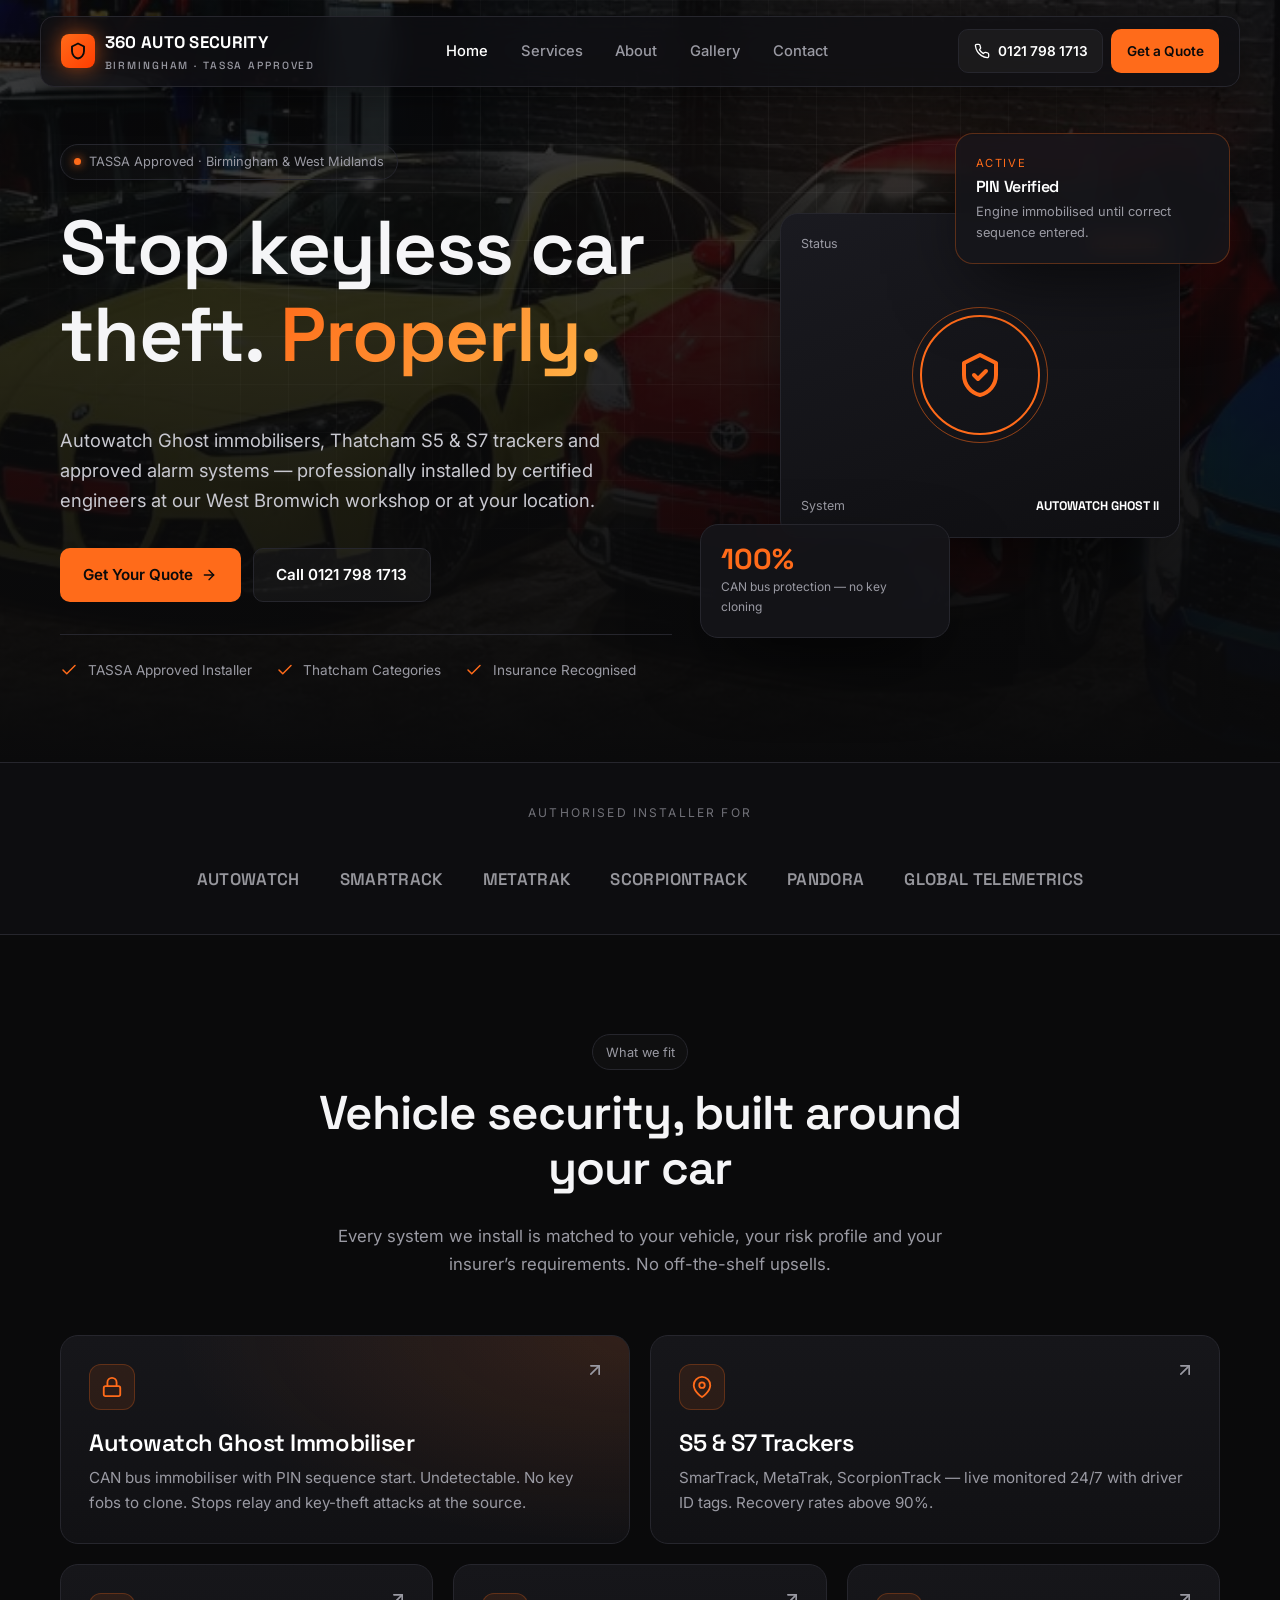
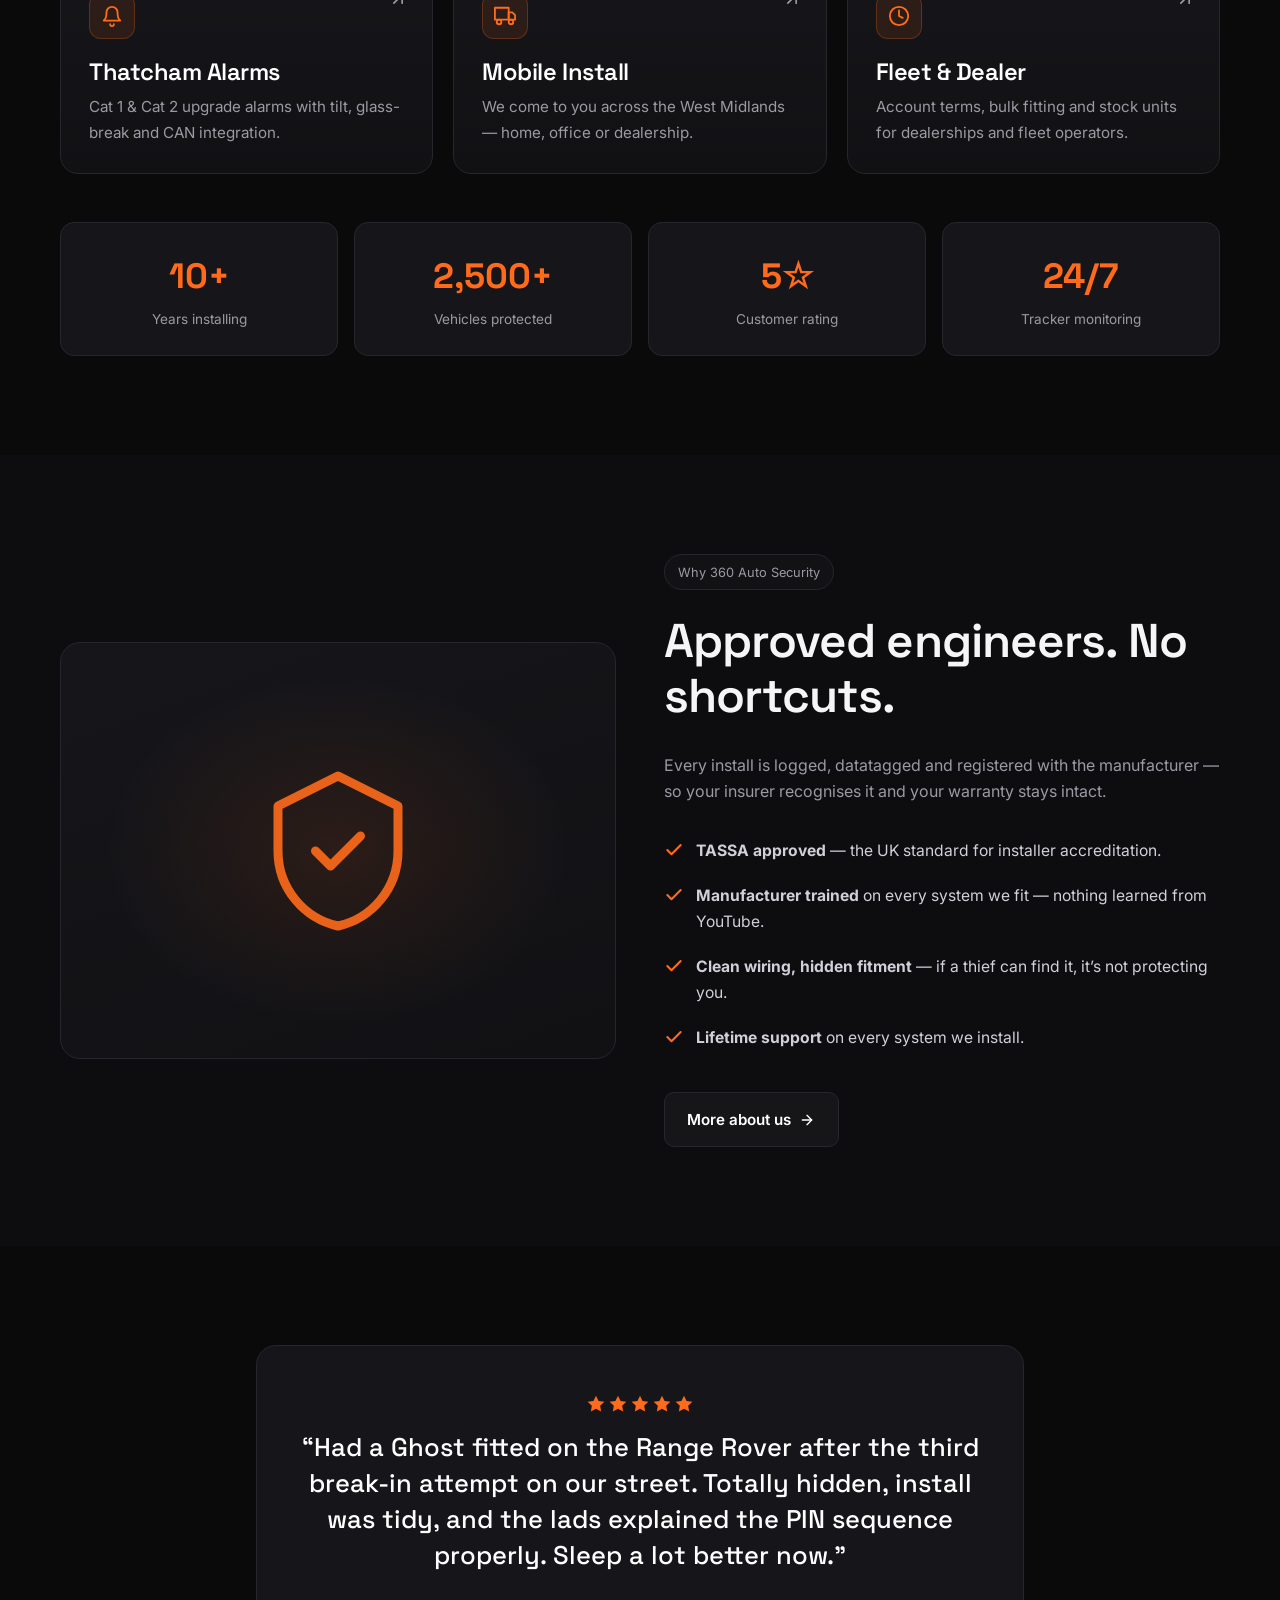
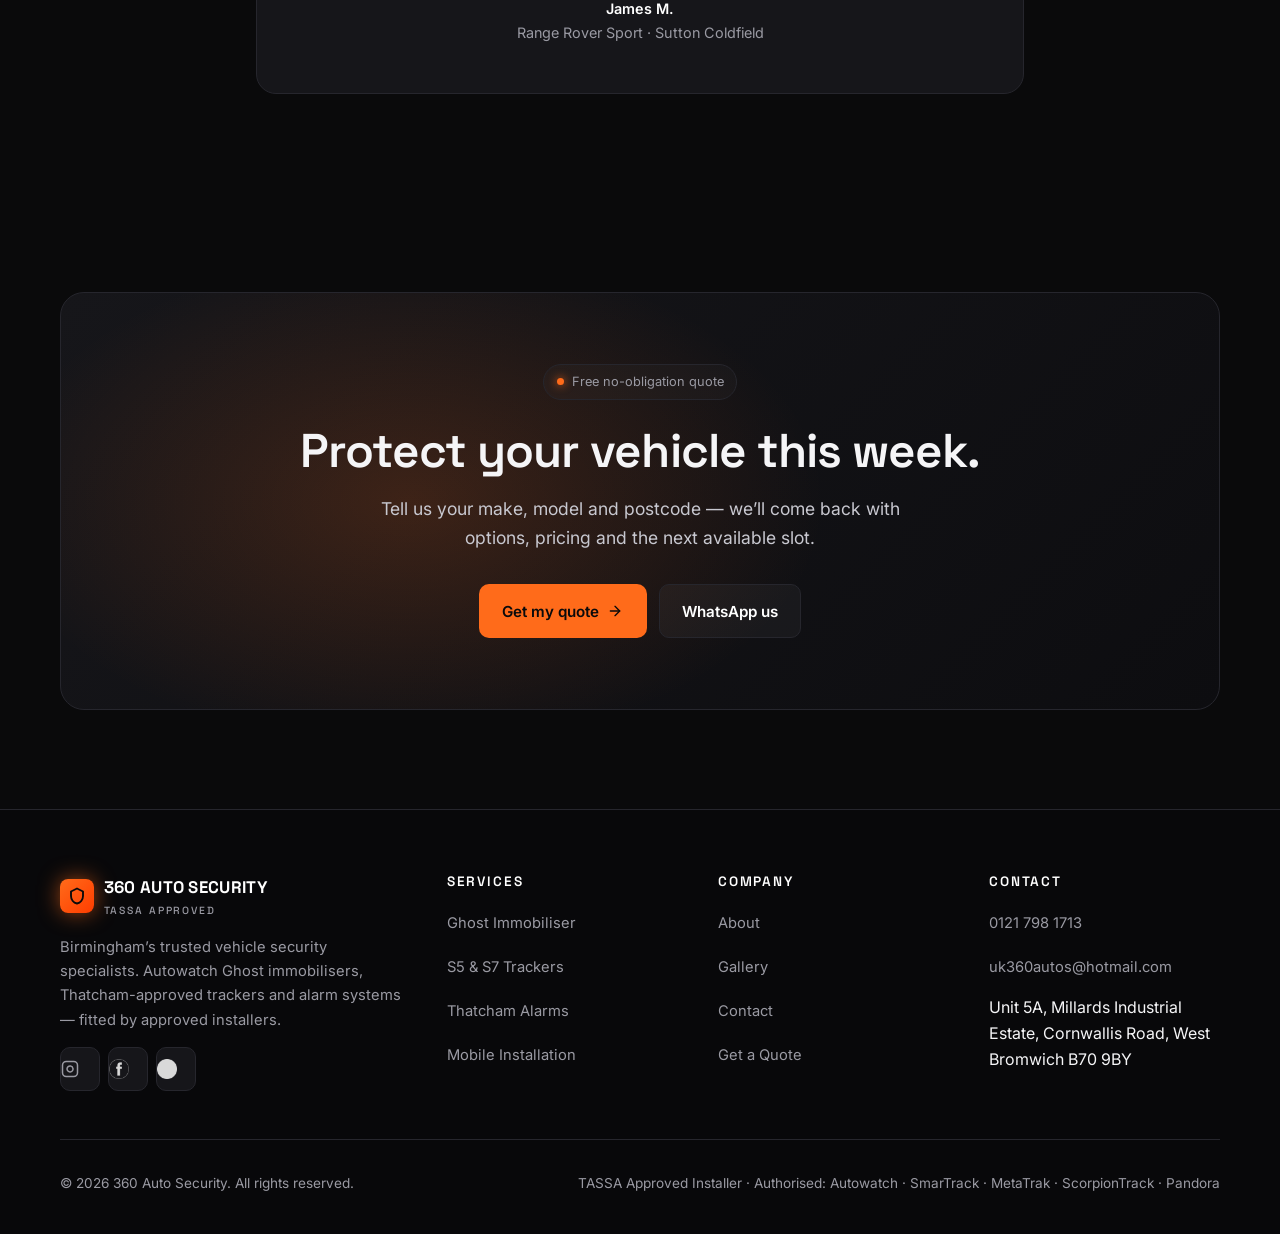
==== commit cffc3365: "feat: hero car backdrop, real social icons, correct WhatsApp number" ====
--- a/index.html
+++ b/index.html
@@ -262,7 +262,7 @@
           <a href="contact.html#quote" class="btn btn-primary">Get my quote
             <svg viewBox="0 0 24 24" fill="none" stroke="currentColor" stroke-width="2" stroke-linecap="round" stroke-linejoin="round"><line x1="5" y1="12" x2="19" y2="12"/><polyline points="12 5 19 12 12 19"/></svg>
           </a>
-          <a href="https://wa.me/441217981713" class="btn btn-ghost" target="_blank" rel="noopener">WhatsApp us</a>
+          <a href="https://wa.me/447480236664" class="btn btn-ghost" target="_blank" rel="noopener">WhatsApp us</a>
         </div>
       </div>
     </div>
--- a/assets/styles.css
+++ b/assets/styles.css
@@ -75,9 +75,10 @@
 /* Hero */
 .hero{position:relative;padding:9rem 0 5rem;overflow:hidden;isolation:isolate}
 .hero::before{content:"";position:absolute;inset:0;z-index:-2;background:
-  radial-gradient(60% 50% at 70% 20%,rgba(255,107,26,.18),transparent 60%),
-  radial-gradient(40% 40% at 10% 80%,rgba(255,107,26,.08),transparent 60%),
-  linear-gradient(180deg,#0a0a0b,#0a0a0b);
+  linear-gradient(180deg,rgba(10,10,11,.78) 0%,rgba(10,10,11,.92) 65%,#0a0a0b 100%),
+  radial-gradient(60% 50% at 70% 20%,rgba(255,107,26,.22),transparent 60%),
+  url('cars-hero.avif') center/cover no-repeat,
+  #0a0a0b;
 }
 .hero::after{content:"";position:absolute;inset:0;z-index:-1;background-image:
   linear-gradient(rgba(255,255,255,.04) 1px,transparent 1px),
@@ -107,7 +108,7 @@
 .hero-card-main .ring svg{width:48px;height:48px;color:var(--accent)}
 .hero-card-main .row{display:flex;justify-content:space-between;font-size:.78rem;color:var(--muted)}
 .hero-card-main .row strong{color:#fff;font-family:'Space Grotesk',sans-serif}
-.hero-card-float{right:-2%;top:8%;width:55%;background:rgba(22,22,26,.85);backdrop-filter:blur(10px);border-color:rgba(255,107,26,.3)}
+.hero-card-float{right:-2%;top:-6%;width:55%;background:rgba(22,22,26,.85);backdrop-filter:blur(10px);border-color:rgba(255,107,26,.3)}
 .hero-card-float .badge{font-size:.7rem;color:var(--accent);letter-spacing:.14em;text-transform:uppercase;margin-bottom:.4rem}
 .hero-card-float h4{font-size:1rem;margin:0 0 .25rem;color:#fff}
 .hero-card-float p{font-size:.8rem;margin:0;color:var(--muted)}
@@ -204,9 +205,11 @@
 .footer li a{color:var(--muted);font-size:.92rem}
 .footer-bot{padding-top:2rem;border-top:1px solid var(--border);display:flex;flex-wrap:wrap;justify-content:space-between;gap:1rem;color:var(--muted);font-size:.85rem}
 .social{display:flex;gap:.5rem}
-.social a{width:36px;height:36px;border-radius:8px;background:var(--surface);border:1px solid var(--border);display:grid;place-items:center;transition:all .2s ease;color:var(--muted)}
-.social a:hover{color:var(--accent);border-color:rgba(255,107,26,.4)}
-.social svg{width:16px;height:16px}
+.social a{width:40px;height:40px;border-radius:10px;background:var(--surface);border:1px solid var(--border);display:grid;place-items:center;transition:all .2s ease;color:var(--muted)}
+.social a:hover{color:var(--accent);border-color:rgba(255,107,26,.4);transform:translateY(-1px)}
+.social svg{width:18px;height:18px}
+.social img{width:20px;height:20px;object-fit:contain;display:block;filter:brightness(0) invert(.85);transition:filter .2s ease}
+.social a:hover img{filter:brightness(0) invert(1)}
 
 /* Forms */
 .form{display:grid;gap:1rem}
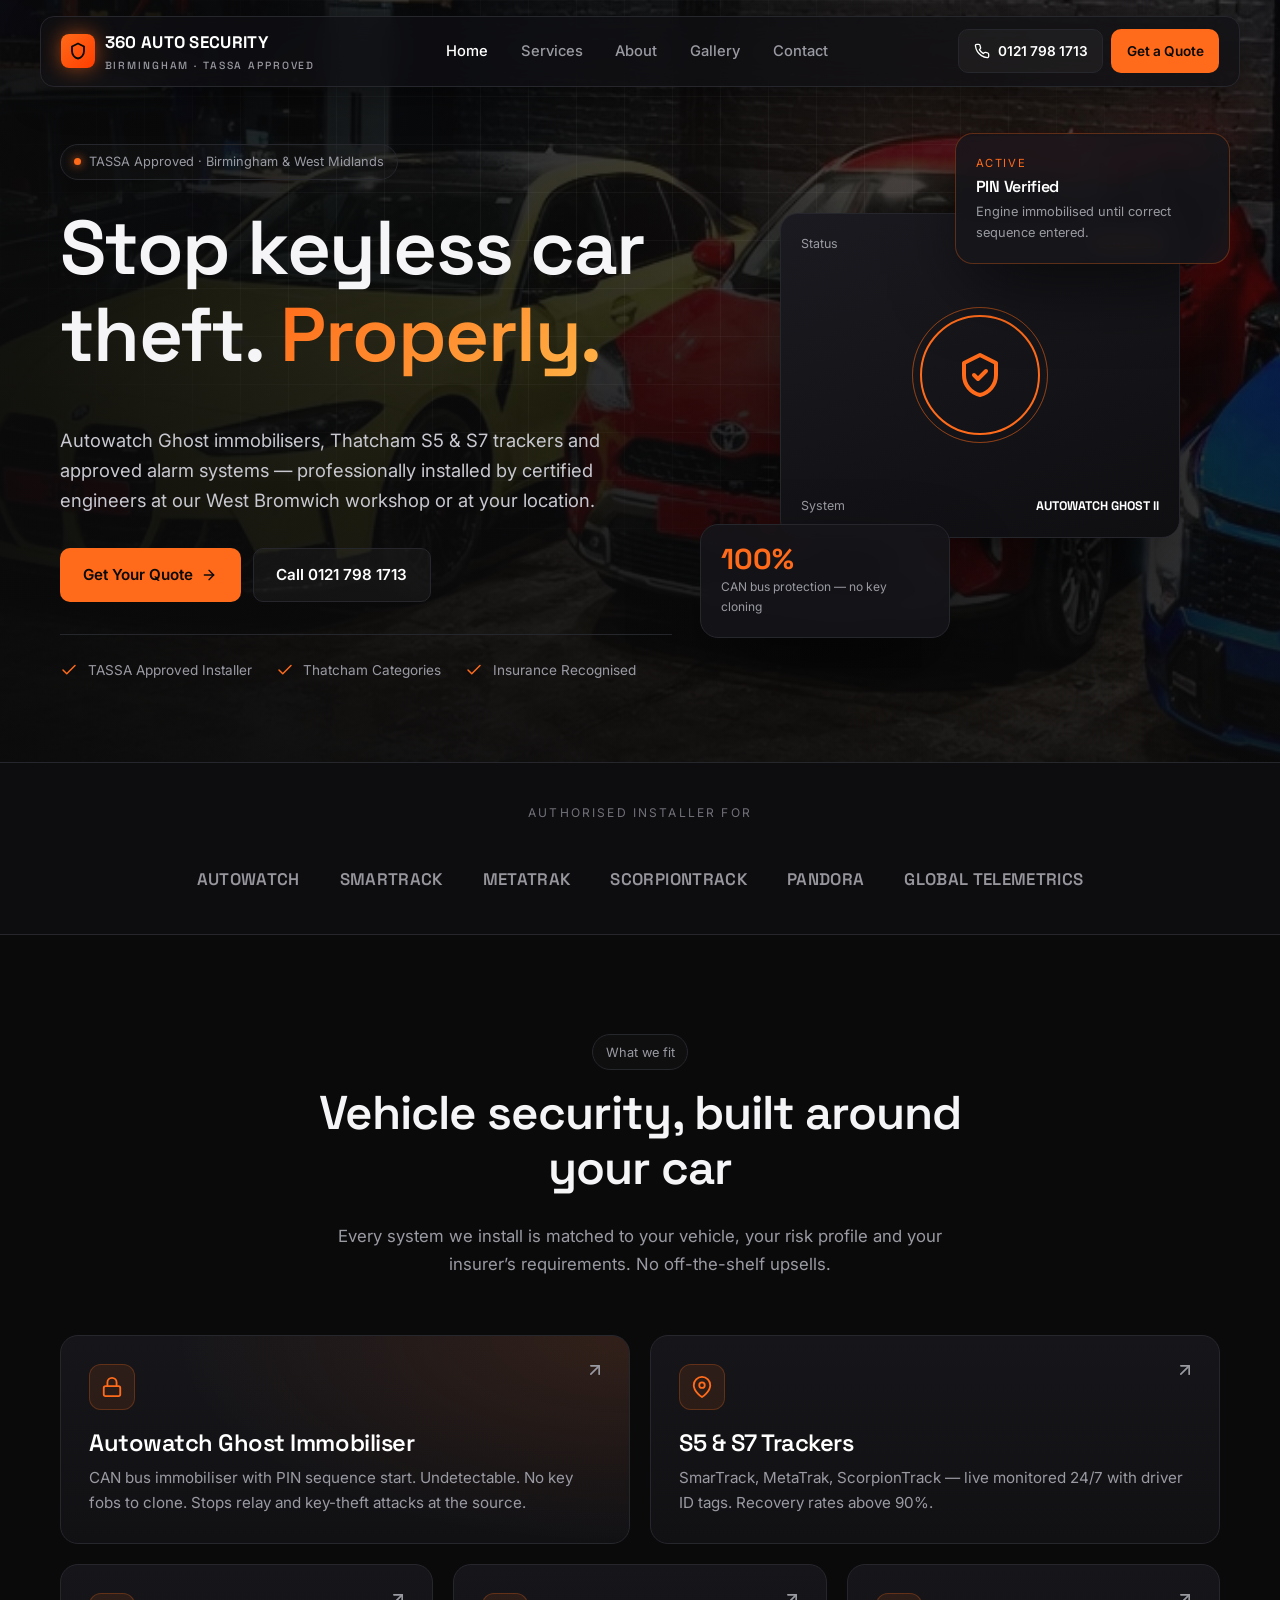
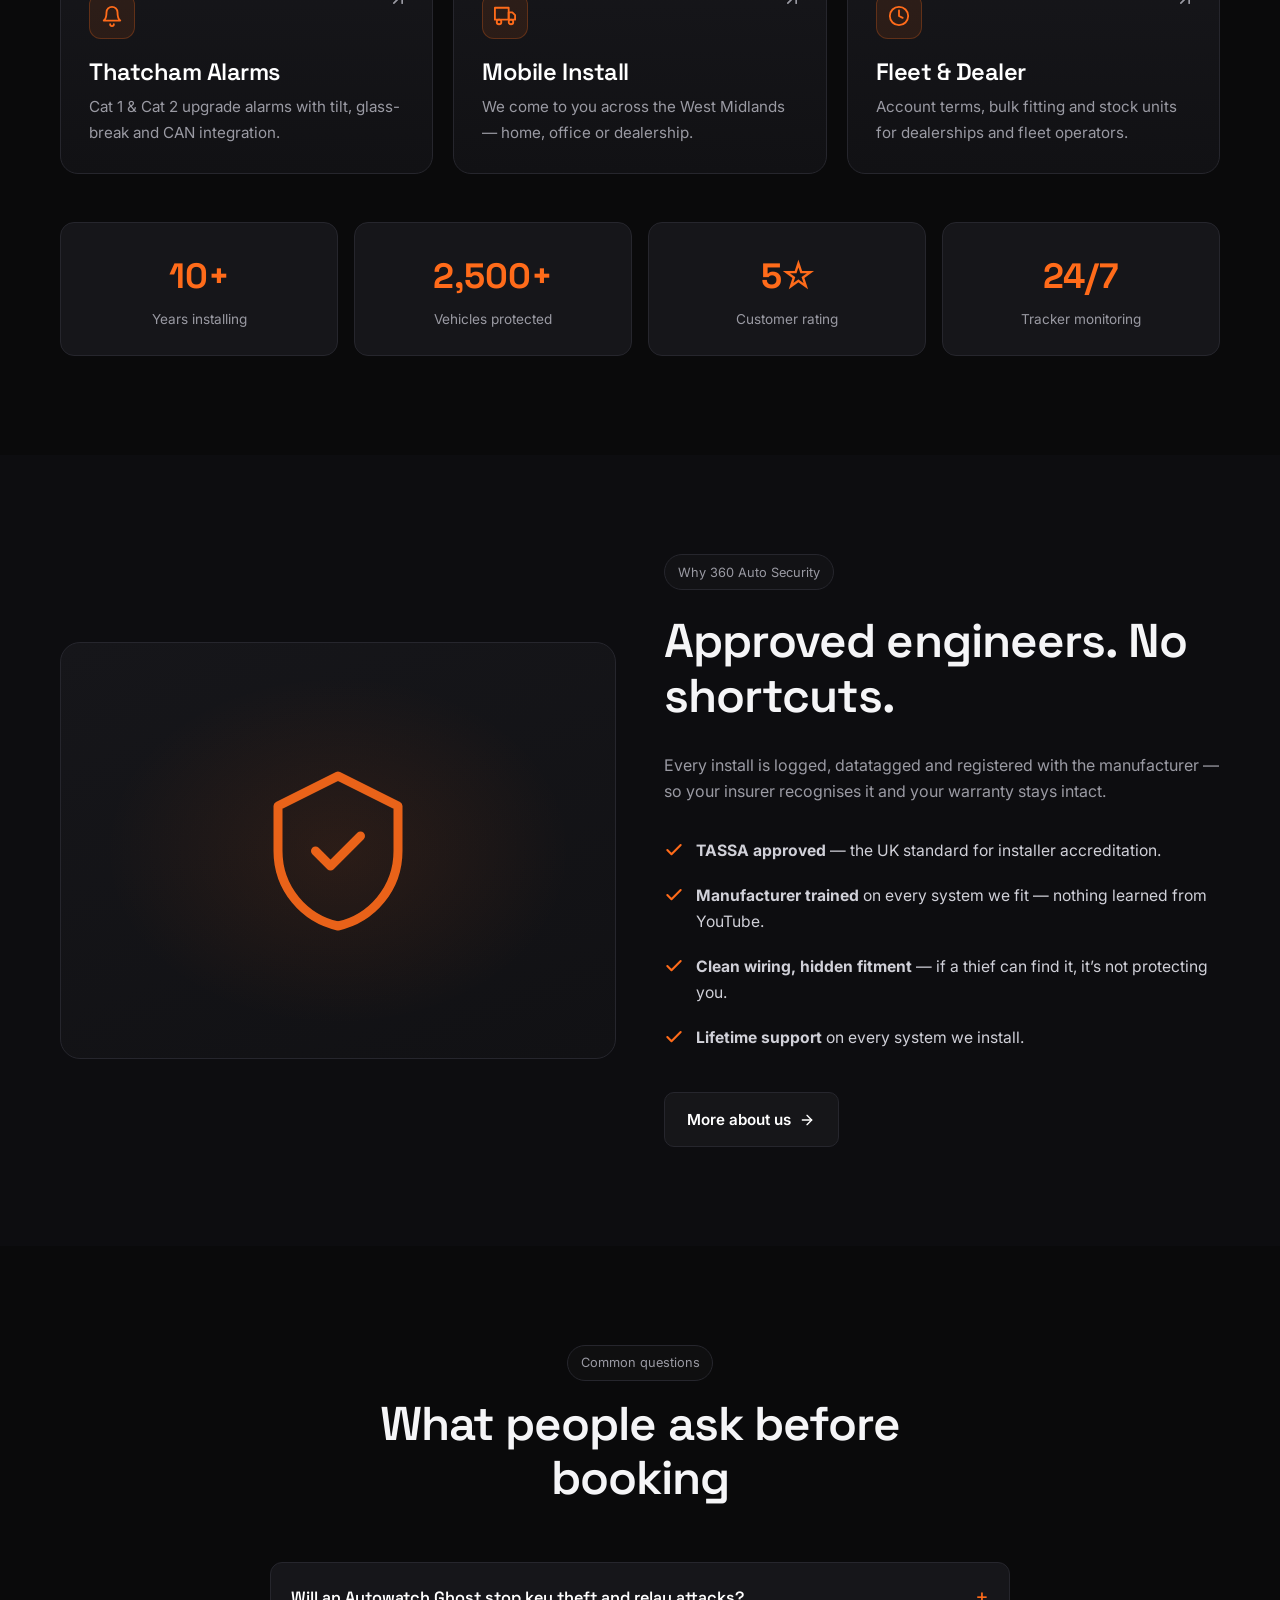
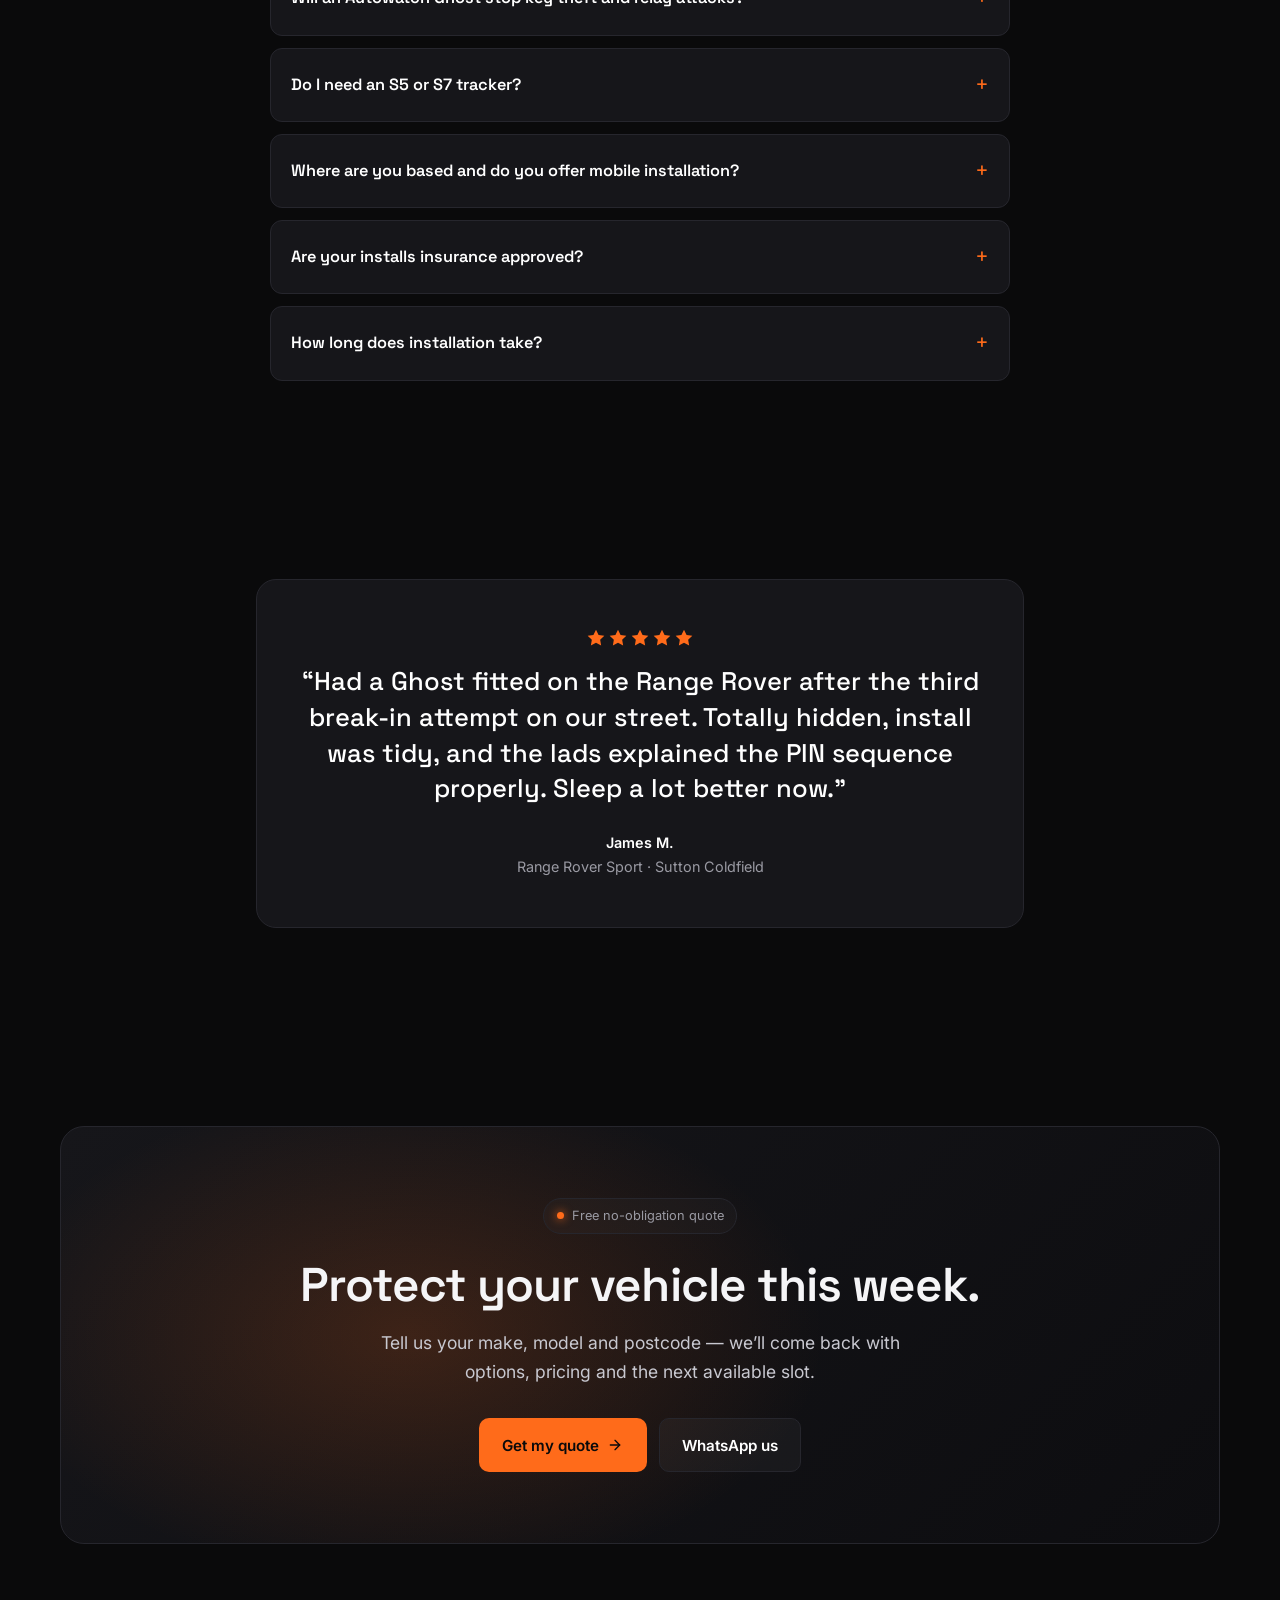
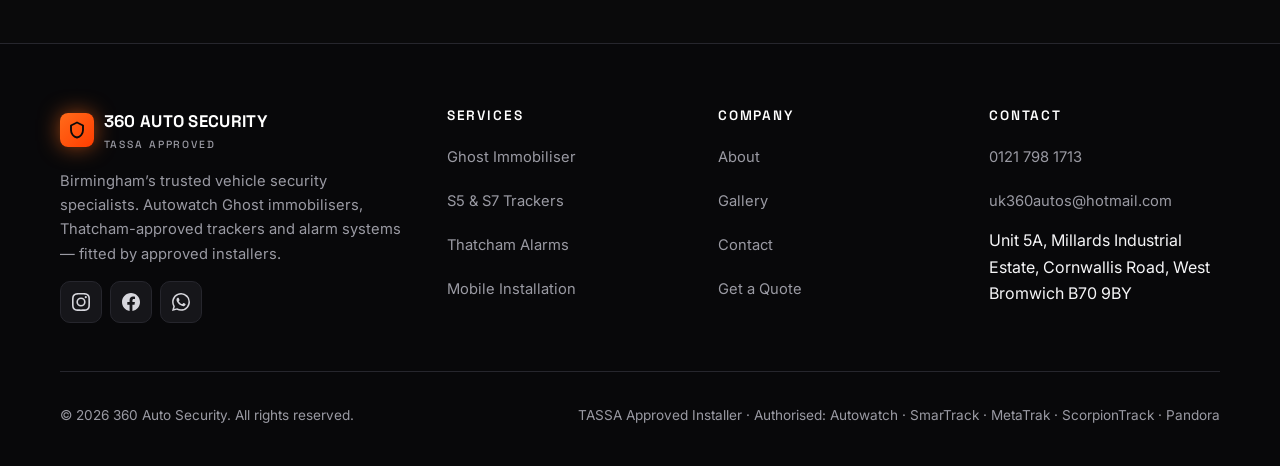
==== commit c4a1873e: "seo: favicon, manifest, FAQ schema+section, AI crawler robots, image sitemap, ContactPoint schema, a" ====
--- a/index.html
+++ b/index.html
@@ -24,6 +24,19 @@
 <link rel="preconnect" href="https://fonts.gstatic.com" crossorigin>
 <link href="https://fonts.googleapis.com/css2?family=Inter:wght@400;500;600;700&family=Space+Grotesk:wght@500;600;700&display=swap" rel="stylesheet">
 <link rel="stylesheet" href="assets/styles.css">
+
+<!-- Favicon + PWA -->
+<link rel="icon" href="favicon.svg" type="image/svg+xml">
+<link rel="apple-touch-icon" href="favicon.svg">
+<link rel="manifest" href="site.webmanifest">
+
+<!-- OG image -->
+<meta property="og:image" content="https://www.360autos.co.uk/assets/cars-hero.avif">
+<meta property="og:image:width" content="1200">
+<meta property="og:image:height" content="630">
+<meta property="og:image:alt" content="360 Auto Security workshop, Birmingham — vehicle security specialists">
+<meta name="twitter:image" content="https://www.360autos.co.uk/assets/cars-hero.avif">
+<meta name="author" content="360 Auto Security">
 
 <!-- LocalBusiness schema -->
 <script type="application/ld+json">
@@ -62,6 +75,10 @@
     "https://www.instagram.com/360autoss",
     "https://www.facebook.com/360autosolutions"
   ],
+  "contactPoint":[
+    {"@type":"ContactPoint","telephone":"+44-121-798-1713","contactType":"customer service","areaServed":"GB","availableLanguage":"English"},
+    {"@type":"ContactPoint","telephone":"+44-7480-236664","contactType":"sales","contactOption":"TollFree","areaServed":"GB","availableLanguage":"English"}
+  ],
   "hasOfferCatalog":{
     "@type":"OfferCatalog","name":"Vehicle Security Services",
     "itemListElement":[
@@ -72,6 +89,31 @@
     ]
   }
 }
+</script>
+
+<!-- FAQ schema (homepage) -->
+<script type="application/ld+json">
+{
+  "@context":"https://schema.org",
+  "@type":"FAQPage",
+  "mainEntity":[
+    {"@type":"Question","name":"Will an Autowatch Ghost immobiliser stop key theft and relay attacks?",
+     "acceptedAnswer":{"@type":"Answer","text":"Yes. The Ghost is a CAN bus immobiliser that requires a unique PIN sequence entered via existing buttons in the vehicle before the engine will start. Even if a thief has your key or clones the signal, the car won't drive without the PIN."}},
+    {"@type":"Question","name":"Do I need an S5 or S7 tracker?",
+     "acceptedAnswer":{"@type":"Answer","text":"S5 trackers include Automatic Driver Recognition (ADR) tags and live 24/7 control-room monitoring — usually mandated by insurers on high-value vehicles. S7 trackers are self-monitored via your smartphone and suit lower-value or daily-driver cars. We'll recommend based on your vehicle and insurer requirements."}},
+    {"@type":"Question","name":"Where are you based and do you offer mobile installation?",
+     "acceptedAnswer":{"@type":"Answer","text":"Our workshop is at Unit 5A, Millards Industrial Estate, Cornwallis Road, West Bromwich B70 9BY. Mobile installation is available across Birmingham, Walsall, Wolverhampton, Dudley, Sutton Coldfield and the wider West Midlands — no mileage charge within 15 miles of B70."}},
+    {"@type":"Question","name":"Are your installs insurance approved?",
+     "acceptedAnswer":{"@type":"Answer","text":"Yes. 360 Auto Security is a TASSA-approved installer — the UK's recognised standard for vehicle security installations. All Thatcham-categorised systems we fit are accepted by major UK insurers including Admiral, Aviva, Direct Line, LV= and specialist prestige insurers."}},
+    {"@type":"Question","name":"How long does installation take?",
+     "acceptedAnswer":{"@type":"Answer","text":"Most Ghost immobiliser installs take 1.5–3 hours. Tracker fitting is typically 1.5–2 hours. Alarm upgrades vary by vehicle. We'll confirm the timing when we quote."}}
+  ]
+}
+</script>
+
+<!-- Website + Organization -->
+<script type="application/ld+json">
+{"@context":"https://schema.org","@type":"WebSite","url":"https://www.360autos.co.uk/","name":"360 Auto Security","inLanguage":"en-GB","publisher":{"@id":"https://www.360autos.co.uk/#business"}}
 </script>
 </head>
 <body data-page="index">
@@ -234,6 +276,23 @@
     </div>
   </section>
 
+  <!-- FAQ -->
+  <section class="section" id="faq" aria-labelledby="faq-h">
+    <div class="container" style="max-width:780px">
+      <div class="sec-head">
+        <span class="eyebrow">Common questions</span>
+        <h2 id="faq-h">What people ask before booking</h2>
+      </div>
+      <div class="faq">
+        <details><summary>Will an Autowatch Ghost stop key theft and relay attacks?</summary><p>Yes. The Ghost is a CAN bus immobiliser that requires a unique PIN sequence entered via existing buttons in the vehicle before the engine will start. Even if a thief has your key or clones the signal, the car won&rsquo;t drive without the PIN.</p></details>
+        <details><summary>Do I need an S5 or S7 tracker?</summary><p>S5 trackers include Automatic Driver Recognition (ADR) tags and live 24/7 control-room monitoring &mdash; usually mandated by insurers on high-value vehicles. S7 trackers are self-monitored via your smartphone and suit lower-value or daily-driver cars. We&rsquo;ll recommend based on your vehicle and insurer requirements.</p></details>
+        <details><summary>Where are you based and do you offer mobile installation?</summary><p>Our workshop is at Unit 5A, Millards Industrial Estate, Cornwallis Road, West Bromwich B70 9BY. Mobile installation is available across Birmingham, Walsall, Wolverhampton, Dudley, Sutton Coldfield and the wider West Midlands &mdash; no mileage charge within 15 miles of B70.</p></details>
+        <details><summary>Are your installs insurance approved?</summary><p>Yes. 360 Auto Security is a TASSA-approved installer &mdash; the UK&rsquo;s recognised standard for vehicle security installations. All Thatcham-categorised systems we fit are accepted by major UK insurers.</p></details>
+        <details><summary>How long does installation take?</summary><p>Most Ghost immobiliser installs take 1.5&ndash;3 hours. Tracker fitting is typically 1.5&ndash;2 hours. Alarm upgrades vary by vehicle. We&rsquo;ll confirm the timing when we quote.</p></details>
+      </div>
+    </div>
+  </section>
+
   <!-- Testimonial -->
   <section class="section">
     <div class="container">
--- a/assets/styles.css
+++ b/assets/styles.css
@@ -75,8 +75,9 @@
 /* Hero */
 .hero{position:relative;padding:9rem 0 5rem;overflow:hidden;isolation:isolate}
 .hero::before{content:"";position:absolute;inset:0;z-index:-2;background:
-  linear-gradient(180deg,rgba(10,10,11,.78) 0%,rgba(10,10,11,.92) 65%,#0a0a0b 100%),
-  radial-gradient(60% 50% at 70% 20%,rgba(255,107,26,.22),transparent 60%),
+  linear-gradient(90deg,rgba(10,10,11,.92) 0%,rgba(10,10,11,.65) 50%,rgba(10,10,11,.4) 100%),
+  linear-gradient(180deg,rgba(10,10,11,.3) 0%,rgba(10,10,11,.85) 100%),
+  radial-gradient(60% 50% at 70% 20%,rgba(255,107,26,.2),transparent 60%),
   url('cars-hero.avif') center/cover no-repeat,
   #0a0a0b;
 }
@@ -205,11 +206,12 @@
 .footer li a{color:var(--muted);font-size:.92rem}
 .footer-bot{padding-top:2rem;border-top:1px solid var(--border);display:flex;flex-wrap:wrap;justify-content:space-between;gap:1rem;color:var(--muted);font-size:.85rem}
 .social{display:flex;gap:.5rem}
-.social a{width:40px;height:40px;border-radius:10px;background:var(--surface);border:1px solid var(--border);display:grid;place-items:center;transition:all .2s ease;color:var(--muted)}
-.social a:hover{color:var(--accent);border-color:rgba(255,107,26,.4);transform:translateY(-1px)}
-.social svg{width:18px;height:18px}
-.social img{width:20px;height:20px;object-fit:contain;display:block;filter:brightness(0) invert(.85);transition:filter .2s ease}
-.social a:hover img{filter:brightness(0) invert(1)}
+.social a{width:42px;height:42px;border-radius:10px;background:var(--surface);border:1px solid var(--border);display:grid;place-items:center;transition:all .2s ease;color:#d6d6dc}
+.social svg{width:18px;height:18px;display:block}
+.social a:hover{transform:translateY(-2px);color:#fff}
+.social a.s-ig:hover{background:linear-gradient(135deg,#f09433,#e6683c 25%,#dc2743 50%,#cc2366 75%,#bc1888);border-color:transparent}
+.social a.s-fb:hover{background:#1877f2;border-color:transparent;color:#fff}
+.social a.s-wa:hover{background:#25d366;border-color:transparent;color:#fff}
 
 /* Forms */
 .form{display:grid;gap:1rem}
@@ -224,6 +226,17 @@
 .field textarea{min-height:120px;resize:vertical}
 .field-row{display:grid;gap:1rem;grid-template-columns:1fr}
 @media(min-width:600px){.field-row{grid-template-columns:1fr 1fr}}
+
+/* FAQ */
+.faq{display:flex;flex-direction:column;gap:.75rem}
+.faq details{background:var(--surface);border:1px solid var(--border);border-radius:12px;overflow:hidden;transition:border-color .2s ease}
+.faq details[open]{border-color:rgba(255,107,26,.35)}
+.faq summary{padding:1.1rem 1.25rem;cursor:pointer;font-weight:600;color:#fff;font-family:'Space Grotesk',sans-serif;font-size:1.02rem;display:flex;justify-content:space-between;align-items:center;gap:1rem;list-style:none}
+.faq summary::-webkit-details-marker{display:none}
+.faq summary::after{content:"+";color:var(--accent);font-size:1.4rem;font-weight:400;transition:transform .2s ease;flex-shrink:0}
+.faq details[open] summary::after{transform:rotate(45deg)}
+.faq summary:hover{color:var(--accent)}
+.faq p{padding:0 1.25rem 1.25rem;margin:0;color:var(--muted);font-size:.95rem}
 
 /* Page header */
 .page-head{padding:9rem 0 3rem;text-align:center;position:relative;border-bottom:1px solid var(--border);background:
@@ -275,7 +288,8 @@
 }
 
 /* Tap targets >= 44px (Apple HIG / Android Material) */
-.btn,.nav-links a,.footer li a,.info-card a,.social a{min-height:44px;display:inline-flex;align-items:center}
+.btn,.nav-links a,.footer li a,.info-card a{min-height:44px;display:inline-flex;align-items:center}
+.social a{justify-content:center}
 .footer li a{min-height:36px}
 
 /* Mobile-specific layout fixes */
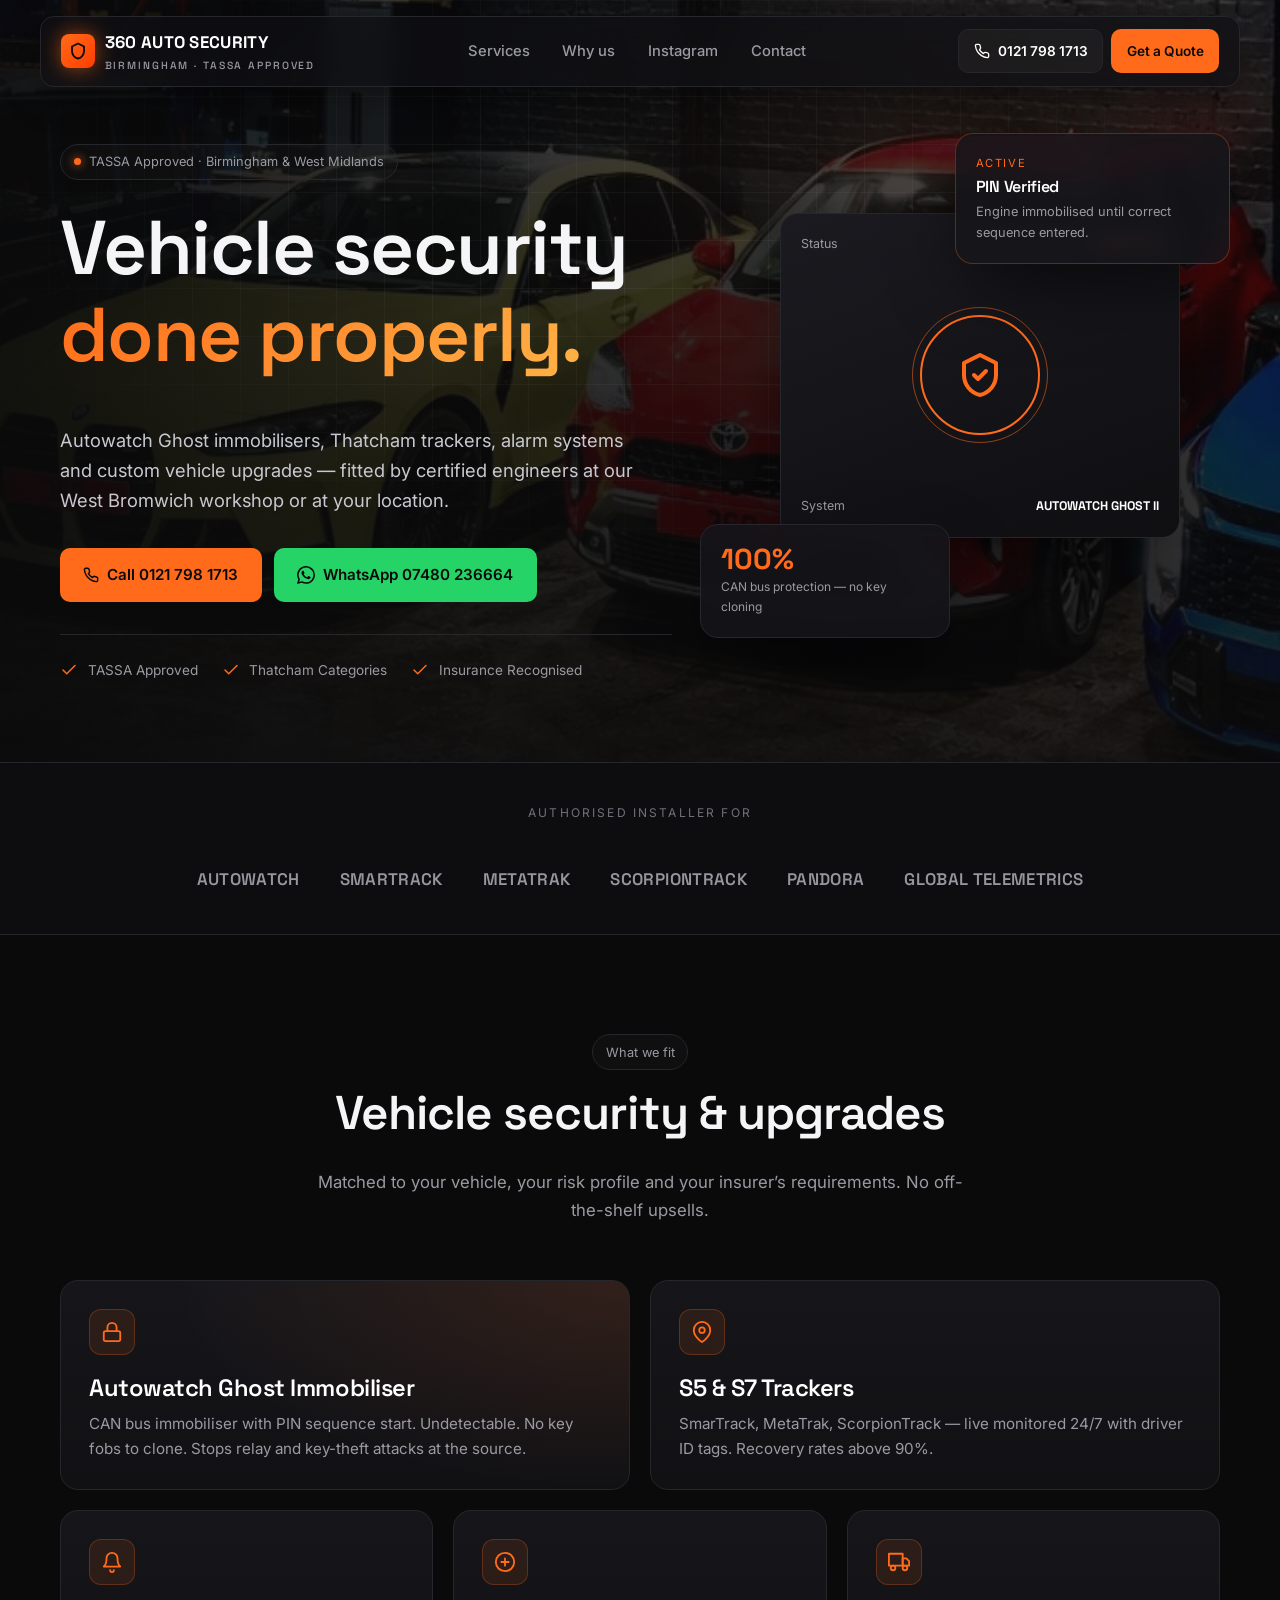
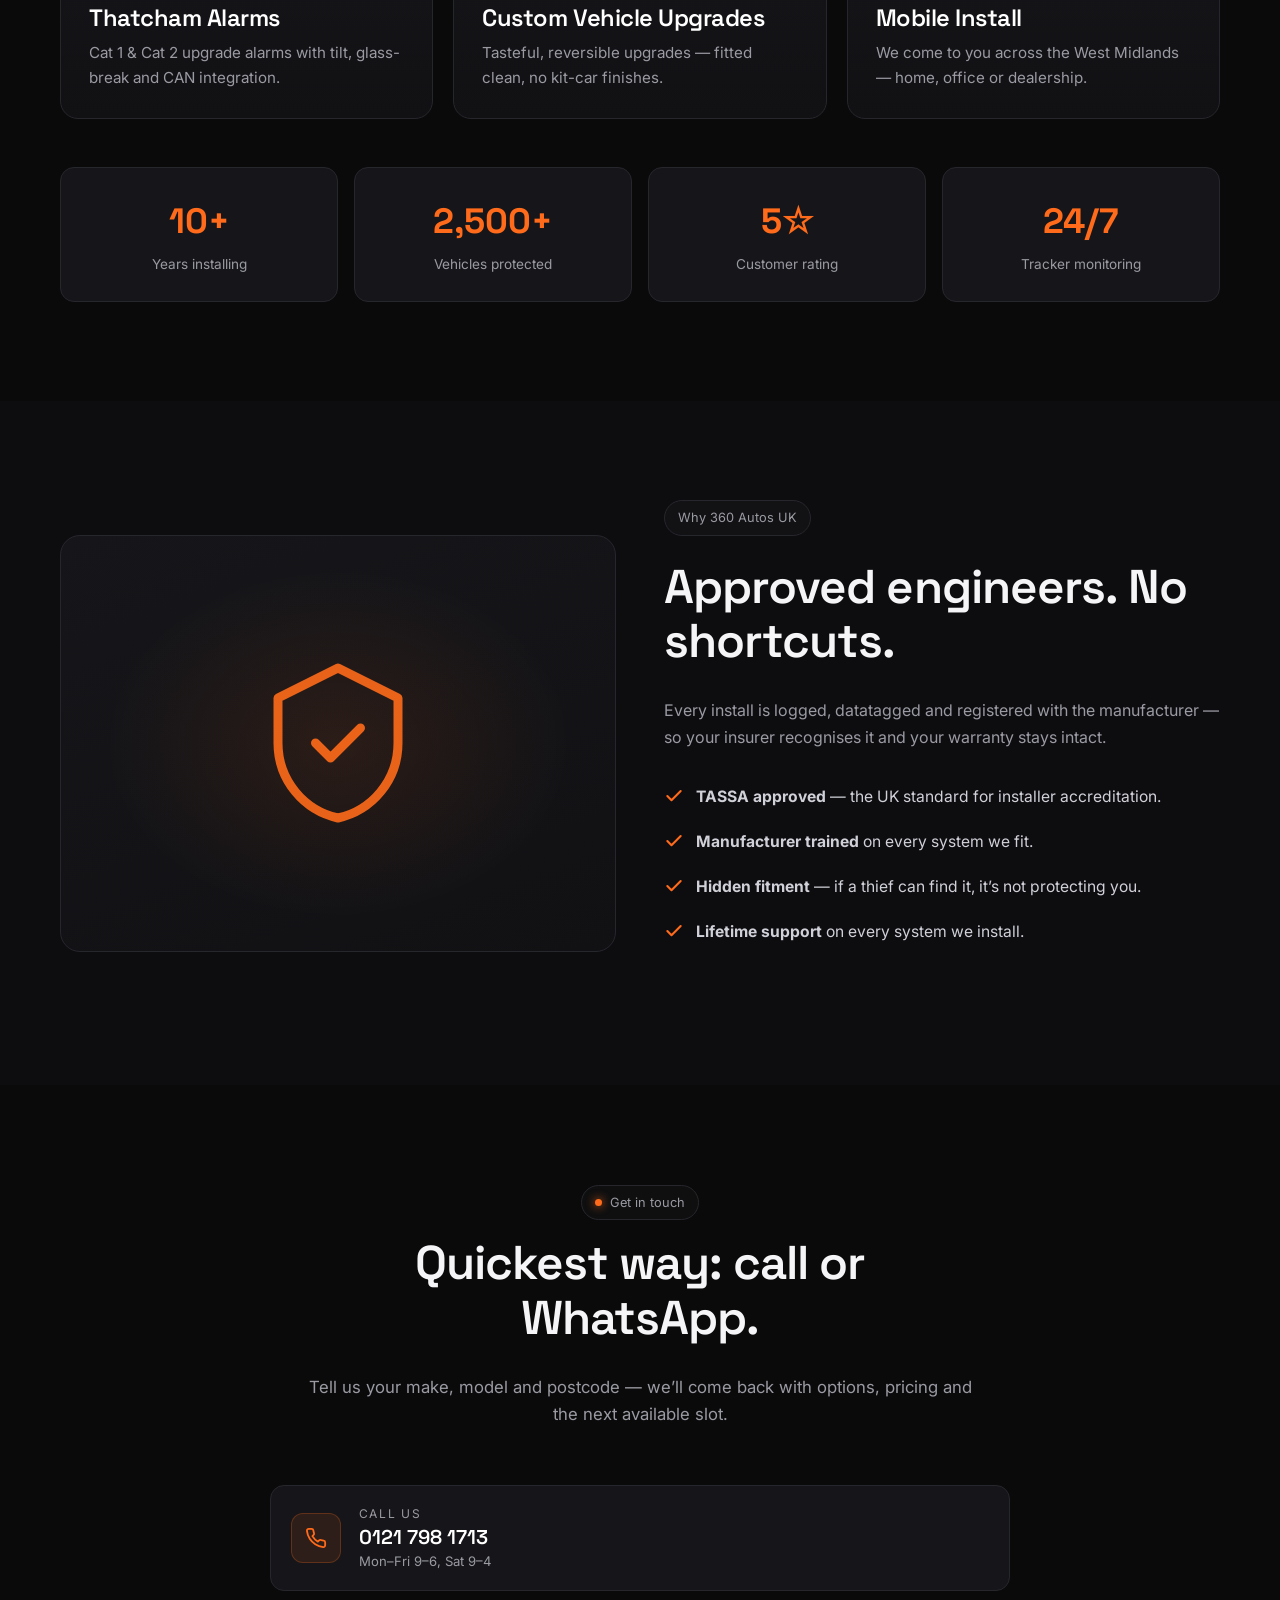
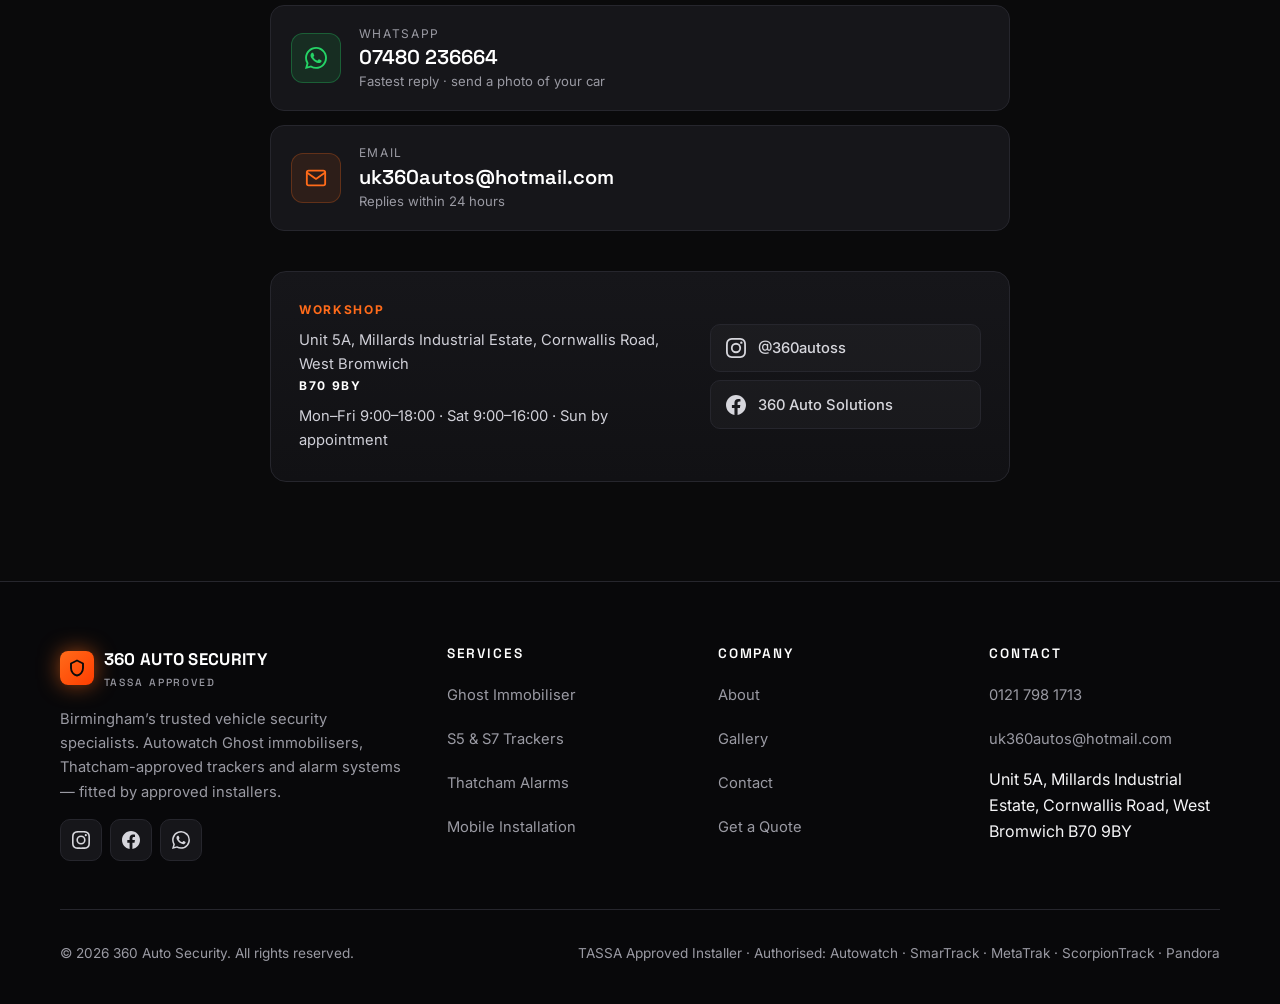
==== commit 96e7711b: "feat: one-pager redesign - call+WhatsApp focus, anchor nav, sticky mobile CTA bar" ====
--- a/index.html
+++ b/index.html
@@ -3,244 +3,148 @@
 <head>
 <meta charset="utf-8">
 <meta name="viewport" content="width=device-width,initial-scale=1,viewport-fit=cover">
-<title>Ghost Immobilisers, Trackers & Alarms Birmingham | 360 Auto Security</title>
-<meta name="description" content="TASSA-approved vehicle security in Birmingham & the West Midlands. Autowatch Ghost immobilisers, Thatcham S5/S7 trackers and alarm systems professionally fitted at our workshop or mobile.">
-<meta name="keywords" content="ghost immobiliser birmingham, autowatch ghost installer, vehicle tracker birmingham, thatcham approved installer west midlands, car alarm fitting birmingham, smartrack installer, s5 tracker, vehicle security west bromwich">
+<title>Ghost Immobilisers, Trackers & Custom Upgrades Birmingham | 360 Autos UK</title>
+<meta name="description" content="TASSA-approved vehicle security in Birmingham. Autowatch Ghost immobilisers, Thatcham trackers, alarms and custom vehicle upgrades. Call 0121 798 1713 or WhatsApp 07480 236664.">
+<meta name="keywords" content="ghost immobiliser birmingham, autowatch ghost installer, vehicle tracker birmingham, custom car upgrades west midlands, thatcham approved installer, car alarm fitting birmingham, 360 autos">
 <link rel="canonical" href="https://www.360autos.co.uk/">
 <meta name="theme-color" content="#0a0a0b">
 <meta name="robots" content="index,follow,max-image-preview:large">
-
-<!-- Open Graph / Twitter -->
+<meta name="author" content="360 Autos UK Ltd">
+
 <meta property="og:type" content="website">
-<meta property="og:title" content="360 Auto Security | Ghost Immobilisers, Trackers & Alarms Birmingham">
-<meta property="og:description" content="TASSA-approved vehicle security specialists in the West Midlands. Protect your car from key theft and relay attacks.">
+<meta property="og:title" content="360 Autos UK | Ghost Immobilisers, Trackers & Custom Upgrades Birmingham">
+<meta property="og:description" content="TASSA approved. Call 0121 798 1713 or WhatsApp 07480 236664.">
 <meta property="og:url" content="https://www.360autos.co.uk/">
-<meta property="og:site_name" content="360 Auto Security">
+<meta property="og:site_name" content="360 Autos UK">
 <meta property="og:locale" content="en_GB">
+<meta property="og:image" content="https://www.360autos.co.uk/assets/cars-hero.avif">
+<meta property="og:image:width" content="1200">
+<meta property="og:image:height" content="630">
 <meta name="twitter:card" content="summary_large_image">
-
-<!-- Fonts -->
+<meta name="twitter:image" content="https://www.360autos.co.uk/assets/cars-hero.avif">
+
 <link rel="preconnect" href="https://fonts.googleapis.com">
 <link rel="preconnect" href="https://fonts.gstatic.com" crossorigin>
 <link href="https://fonts.googleapis.com/css2?family=Inter:wght@400;500;600;700&family=Space+Grotesk:wght@500;600;700&display=swap" rel="stylesheet">
 <link rel="stylesheet" href="assets/styles.css">
-
-<!-- Favicon + PWA -->
 <link rel="icon" href="favicon.svg" type="image/svg+xml">
 <link rel="apple-touch-icon" href="favicon.svg">
 <link rel="manifest" href="site.webmanifest">
 
-<!-- OG image -->
-<meta property="og:image" content="https://www.360autos.co.uk/assets/cars-hero.avif">
-<meta property="og:image:width" content="1200">
-<meta property="og:image:height" content="630">
-<meta property="og:image:alt" content="360 Auto Security workshop, Birmingham — vehicle security specialists">
-<meta name="twitter:image" content="https://www.360autos.co.uk/assets/cars-hero.avif">
-<meta name="author" content="360 Auto Security">
-
-<!-- LocalBusiness schema -->
+<!-- LocalBusiness + FAQ schema -->
 <script type="application/ld+json">
 {
-  "@context":"https://schema.org",
-  "@type":"AutomotiveBusiness",
+  "@context":"https://schema.org","@type":"AutomotiveBusiness",
   "@id":"https://www.360autos.co.uk/#business",
-  "name":"360 Auto Security",
-  "image":"https://www.360autos.co.uk/assets/og.jpg",
+  "name":"360 Autos UK","legalName":"360 Autos UK Ltd",
+  "alternateName":["360 Auto Security","360 Autos"],
+  "identifier":"kg:/g/11vyhkhmk3",
+  "image":"https://www.360autos.co.uk/assets/cars-hero.avif",
   "url":"https://www.360autos.co.uk/",
   "telephone":"+44-121-798-1713",
   "email":"uk360autos@hotmail.com",
   "priceRange":"££",
-  "address":{
-    "@type":"PostalAddress",
-    "streetAddress":"Unit 5A, Millards Industrial Estate, Cornwallis Road",
-    "addressLocality":"West Bromwich",
-    "addressRegion":"West Midlands",
-    "postalCode":"B70 9BY",
-    "addressCountry":"GB"
-  },
-  "areaServed":[
-    {"@type":"City","name":"Birmingham"},
-    {"@type":"City","name":"West Bromwich"},
-    {"@type":"City","name":"Wolverhampton"},
-    {"@type":"City","name":"Walsall"},
-    {"@type":"City","name":"Dudley"},
-    {"@type":"AdministrativeArea","name":"West Midlands"}
-  ],
+  "address":{"@type":"PostalAddress","streetAddress":"Unit 5A, Millards Industrial Estate, Cornwallis Road","addressLocality":"West Bromwich","addressRegion":"West Midlands","postalCode":"B70 9BY","addressCountry":"GB"},
+  "areaServed":[{"@type":"City","name":"Birmingham"},{"@type":"City","name":"West Bromwich"},{"@type":"City","name":"Wolverhampton"},{"@type":"City","name":"Walsall"},{"@type":"City","name":"Dudley"},{"@type":"AdministrativeArea","name":"West Midlands"}],
   "geo":{"@type":"GeoCoordinates","latitude":52.5226,"longitude":-1.9971},
-  "openingHoursSpecification":[
-    {"@type":"OpeningHoursSpecification","dayOfWeek":["Monday","Tuesday","Wednesday","Thursday","Friday"],"opens":"09:00","closes":"18:00"},
-    {"@type":"OpeningHoursSpecification","dayOfWeek":"Saturday","opens":"09:00","closes":"16:00"}
-  ],
-  "sameAs":[
-    "https://www.instagram.com/360autoss",
-    "https://www.facebook.com/360autosolutions"
-  ],
+  "openingHoursSpecification":[{"@type":"OpeningHoursSpecification","dayOfWeek":["Monday","Tuesday","Wednesday","Thursday","Friday"],"opens":"09:00","closes":"18:00"},{"@type":"OpeningHoursSpecification","dayOfWeek":"Saturday","opens":"09:00","closes":"16:00"}],
+  "sameAs":["https://www.instagram.com/360autoss","https://www.facebook.com/360autosolutions"],
   "contactPoint":[
     {"@type":"ContactPoint","telephone":"+44-121-798-1713","contactType":"customer service","areaServed":"GB","availableLanguage":"English"},
-    {"@type":"ContactPoint","telephone":"+44-7480-236664","contactType":"sales","contactOption":"TollFree","areaServed":"GB","availableLanguage":"English"}
+    {"@type":"ContactPoint","telephone":"+44-7480-236664","contactType":"sales","areaServed":"GB","availableLanguage":"English"}
   ],
-  "hasOfferCatalog":{
-    "@type":"OfferCatalog","name":"Vehicle Security Services",
-    "itemListElement":[
-      {"@type":"Offer","itemOffered":{"@type":"Service","name":"Autowatch Ghost Immobiliser Installation"}},
-      {"@type":"Offer","itemOffered":{"@type":"Service","name":"S5 & S7 Vehicle Tracker Installation"}},
-      {"@type":"Offer","itemOffered":{"@type":"Service","name":"Thatcham Approved Alarm Systems"}},
-      {"@type":"Offer","itemOffered":{"@type":"Service","name":"Mobile Vehicle Security Installation"}}
-    ]
-  }
+  "hasOfferCatalog":{"@type":"OfferCatalog","name":"Services","itemListElement":[
+    {"@type":"Offer","itemOffered":{"@type":"Service","name":"Autowatch Ghost Immobiliser Installation"}},
+    {"@type":"Offer","itemOffered":{"@type":"Service","name":"S5 & S7 Vehicle Tracker Installation"}},
+    {"@type":"Offer","itemOffered":{"@type":"Service","name":"Thatcham Approved Alarm Systems"}},
+    {"@type":"Offer","itemOffered":{"@type":"Service","name":"Custom Vehicle Upgrades"}},
+    {"@type":"Offer","itemOffered":{"@type":"Service","name":"Mobile Installation"}}
+  ]}
 }
-</script>
-
-<!-- FAQ schema (homepage) -->
-<script type="application/ld+json">
-{
-  "@context":"https://schema.org",
-  "@type":"FAQPage",
-  "mainEntity":[
-    {"@type":"Question","name":"Will an Autowatch Ghost immobiliser stop key theft and relay attacks?",
-     "acceptedAnswer":{"@type":"Answer","text":"Yes. The Ghost is a CAN bus immobiliser that requires a unique PIN sequence entered via existing buttons in the vehicle before the engine will start. Even if a thief has your key or clones the signal, the car won't drive without the PIN."}},
-    {"@type":"Question","name":"Do I need an S5 or S7 tracker?",
-     "acceptedAnswer":{"@type":"Answer","text":"S5 trackers include Automatic Driver Recognition (ADR) tags and live 24/7 control-room monitoring — usually mandated by insurers on high-value vehicles. S7 trackers are self-monitored via your smartphone and suit lower-value or daily-driver cars. We'll recommend based on your vehicle and insurer requirements."}},
-    {"@type":"Question","name":"Where are you based and do you offer mobile installation?",
-     "acceptedAnswer":{"@type":"Answer","text":"Our workshop is at Unit 5A, Millards Industrial Estate, Cornwallis Road, West Bromwich B70 9BY. Mobile installation is available across Birmingham, Walsall, Wolverhampton, Dudley, Sutton Coldfield and the wider West Midlands — no mileage charge within 15 miles of B70."}},
-    {"@type":"Question","name":"Are your installs insurance approved?",
-     "acceptedAnswer":{"@type":"Answer","text":"Yes. 360 Auto Security is a TASSA-approved installer — the UK's recognised standard for vehicle security installations. All Thatcham-categorised systems we fit are accepted by major UK insurers including Admiral, Aviva, Direct Line, LV= and specialist prestige insurers."}},
-    {"@type":"Question","name":"How long does installation take?",
-     "acceptedAnswer":{"@type":"Answer","text":"Most Ghost immobiliser installs take 1.5–3 hours. Tracker fitting is typically 1.5–2 hours. Alarm upgrades vary by vehicle. We'll confirm the timing when we quote."}}
-  ]
-}
-</script>
-
-<!-- Website + Organization -->
-<script type="application/ld+json">
-{"@context":"https://schema.org","@type":"WebSite","url":"https://www.360autos.co.uk/","name":"360 Auto Security","inLanguage":"en-GB","publisher":{"@id":"https://www.360autos.co.uk/#business"}}
 </script>
 </head>
 <body data-page="index">
 <div id="site-nav"></div>
 
 <main>
-  <!-- Hero -->
-  <section class="hero" aria-labelledby="hero-h">
+  <!-- HERO: Call + WhatsApp front and centre -->
+  <section class="hero" aria-labelledby="h">
     <div class="container hero-grid">
       <div>
         <span class="eyebrow"><span class="dot"></span> TASSA Approved &middot; Birmingham &amp; West Midlands</span>
-        <h1 id="hero-h">Stop keyless car theft. <span>Properly.</span></h1>
-        <p class="hero-lead">Autowatch Ghost immobilisers, Thatcham S5 &amp; S7 trackers and approved alarm systems &mdash; professionally installed by certified engineers at our West Bromwich workshop or at your location.</p>
+        <h1 id="h">Vehicle security <span>done properly.</span></h1>
+        <p class="hero-lead">Autowatch Ghost immobilisers, Thatcham trackers, alarm systems and custom vehicle upgrades &mdash; fitted by certified engineers at our West Bromwich workshop or at your location.</p>
         <div class="hero-cta">
-          <a href="contact.html#quote" class="btn btn-primary">Get Your Quote
-            <svg viewBox="0 0 24 24" fill="none" stroke="currentColor" stroke-width="2" stroke-linecap="round" stroke-linejoin="round"><line x1="5" y1="12" x2="19" y2="12"/><polyline points="12 5 19 12 12 19"/></svg>
-          </a>
-          <a href="tel:+441217981713" class="btn btn-ghost">Call 0121 798 1713</a>
+          <a href="tel:+441217981713" class="btn btn-primary">
+            <svg viewBox="0 0 24 24" fill="none" stroke="currentColor" stroke-width="2.2" stroke-linecap="round" stroke-linejoin="round"><path d="M22 16.92v3a2 2 0 0 1-2.18 2 19.79 19.79 0 0 1-8.63-3.07 19.5 19.5 0 0 1-6-6 19.79 19.79 0 0 1-3.07-8.67A2 2 0 0 1 4.11 2h3a2 2 0 0 1 2 1.72 12.84 12.84 0 0 0 .7 2.81 2 2 0 0 1-.45 2.11L8.09 9.91a16 16 0 0 0 6 6l1.27-1.27a2 2 0 0 1 2.11-.45 12.84 12.84 0 0 0 2.81.7A2 2 0 0 1 22 16.92z"/></svg>
+            Call 0121 798 1713
+          </a>
+          <a href="https://wa.me/447480236664" target="_blank" rel="noopener" class="btn btn-wa">
+            <svg viewBox="0 0 24 24" fill="currentColor" aria-hidden="true"><path d="M17.47 14.38c-.3-.15-1.76-.87-2.03-.97-.27-.1-.47-.15-.67.15s-.77.97-.94 1.17-.35.22-.65.07a8.12 8.12 0 0 1-2.39-1.47 8.94 8.94 0 0 1-1.65-2.05c-.17-.3-.02-.46.13-.61.13-.13.3-.35.45-.52.15-.17.2-.3.3-.5.1-.2.05-.37-.02-.52s-.67-1.62-.92-2.22c-.24-.58-.49-.5-.67-.51-.17 0-.37-.02-.57-.02-.2 0-.52.07-.8.37-.27.3-1.04 1.02-1.04 2.47s1.07 2.87 1.22 3.07c.15.2 2.1 3.2 5.08 4.49a17.1 17.1 0 0 0 1.7.63c.71.22 1.36.19 1.87.12.57-.09 1.76-.72 2-1.41.25-.7.25-1.29.17-1.42-.07-.12-.27-.2-.57-.35M12.03 21.79h-.01a9.85 9.85 0 0 1-5.02-1.38l-.36-.21-3.73.98 1-3.64-.23-.37a9.86 9.86 0 1 1 8.36 4.62M20.5 3.49A11.82 11.82 0 0 0 12.03 0C5.46 0 .11 5.34.11 11.91a11.85 11.85 0 0 0 1.59 5.95L0 24l6.3-1.65a11.89 11.89 0 0 0 5.72 1.46h.01c6.57 0 11.92-5.34 11.92-11.9a11.84 11.84 0 0 0-3.46-8.42"/></svg>
+            WhatsApp 07480 236664
+          </a>
         </div>
         <div class="hero-trust">
-          <div class="hero-trust-item">
-            <svg viewBox="0 0 24 24" fill="none" stroke="currentColor" stroke-width="2" stroke-linecap="round" stroke-linejoin="round"><polyline points="20 6 9 17 4 12"/></svg>
-            TASSA Approved Installer
-          </div>
-          <div class="hero-trust-item">
-            <svg viewBox="0 0 24 24" fill="none" stroke="currentColor" stroke-width="2" stroke-linecap="round" stroke-linejoin="round"><polyline points="20 6 9 17 4 12"/></svg>
-            Thatcham Categories
-          </div>
-          <div class="hero-trust-item">
-            <svg viewBox="0 0 24 24" fill="none" stroke="currentColor" stroke-width="2" stroke-linecap="round" stroke-linejoin="round"><polyline points="20 6 9 17 4 12"/></svg>
-            Insurance Recognised
-          </div>
-        </div>
-      </div>
-
+          <div class="hero-trust-item"><svg viewBox="0 0 24 24" fill="none" stroke="currentColor" stroke-width="2" stroke-linecap="round" stroke-linejoin="round"><polyline points="20 6 9 17 4 12"/></svg> TASSA Approved</div>
+          <div class="hero-trust-item"><svg viewBox="0 0 24 24" fill="none" stroke="currentColor" stroke-width="2" stroke-linecap="round" stroke-linejoin="round"><polyline points="20 6 9 17 4 12"/></svg> Thatcham Categories</div>
+          <div class="hero-trust-item"><svg viewBox="0 0 24 24" fill="none" stroke="currentColor" stroke-width="2" stroke-linecap="round" stroke-linejoin="round"><polyline points="20 6 9 17 4 12"/></svg> Insurance Recognised</div>
+        </div>
+      </div>
       <div class="hero-visual" aria-hidden="true">
         <div class="hero-card hero-card-main">
           <div class="row"><span>Status</span><strong style="color:var(--accent)">PROTECTED</strong></div>
-          <div class="ring">
-            <svg viewBox="0 0 24 24" fill="none" stroke="currentColor" stroke-width="2" stroke-linecap="round" stroke-linejoin="round"><path d="M12 2 4 6v6c0 5 3.5 9 8 10 4.5-1 8-5 8-10V6z"/><polyline points="9 12 11 14 15 10"/></svg>
-          </div>
+          <div class="ring"><svg viewBox="0 0 24 24" fill="none" stroke="currentColor" stroke-width="2" stroke-linecap="round" stroke-linejoin="round"><path d="M12 2 4 6v6c0 5 3.5 9 8 10 4.5-1 8-5 8-10V6z"/><polyline points="9 12 11 14 15 10"/></svg></div>
           <div class="row"><span>System</span><strong>AUTOWATCH GHOST II</strong></div>
         </div>
-        <div class="hero-card hero-card-float">
-          <div class="badge">Active</div>
-          <h4>PIN Verified</h4>
-          <p>Engine immobilised until correct sequence entered.</p>
-        </div>
-        <div class="hero-card hero-card-bot">
-          <div class="stat">100%</div>
-          <small>CAN bus protection &mdash; no key cloning</small>
-        </div>
-      </div>
-    </div>
-  </section>
-
-  <!-- Approved partners strip -->
+        <div class="hero-card hero-card-float"><div class="badge">Active</div><h4>PIN Verified</h4><p>Engine immobilised until correct sequence entered.</p></div>
+        <div class="hero-card hero-card-bot"><div class="stat">100%</div><small>CAN bus protection &mdash; no key cloning</small></div>
+      </div>
+    </div>
+  </section>
+
+  <!-- Approved partners -->
   <section class="logo-strip" aria-label="Approved partners">
-    <div class="container">
-      <div class="logo-strip-inner">
-        <div class="logo-strip-label">Authorised installer for</div>
-        <span>AUTOWATCH</span><span>SMARTRACK</span><span>METATRAK</span><span>SCORPIONTRACK</span><span>PANDORA</span><span>GLOBAL TELEMETRICS</span>
-      </div>
-    </div>
-  </section>
-
-  <!-- Services bento -->
+    <div class="container"><div class="logo-strip-inner">
+      <div class="logo-strip-label">Authorised installer for</div>
+      <span>AUTOWATCH</span><span>SMARTRACK</span><span>METATRAK</span><span>SCORPIONTRACK</span><span>PANDORA</span><span>GLOBAL TELEMETRICS</span>
+    </div></div>
+  </section>
+
+  <!-- SERVICES -->
   <section class="section" id="services">
     <div class="container">
       <div class="sec-head">
         <span class="eyebrow">What we fit</span>
-        <h2>Vehicle security, built around your car</h2>
-        <p>Every system we install is matched to your vehicle, your risk profile and your insurer&rsquo;s requirements. No off-the-shelf upsells.</p>
+        <h2>Vehicle security &amp; upgrades</h2>
+        <p>Matched to your vehicle, your risk profile and your insurer&rsquo;s requirements. No off-the-shelf upsells.</p>
       </div>
       <div class="bento">
-        <a href="services.html#ghost" class="card card-feature b-1">
-          <span class="arrow" aria-hidden="true">
-            <svg viewBox="0 0 24 24" width="20" height="20" fill="none" stroke="currentColor" stroke-width="2" stroke-linecap="round" stroke-linejoin="round"><line x1="7" y1="17" x2="17" y2="7"/><polyline points="7 7 17 7 17 17"/></svg>
-          </span>
-          <div class="icon">
-            <svg viewBox="0 0 24 24" fill="none" stroke="currentColor" stroke-width="2" stroke-linecap="round" stroke-linejoin="round"><rect x="3" y="11" width="18" height="11" rx="2"/><path d="M7 11V7a5 5 0 0 1 10 0v4"/></svg>
-          </div>
+        <div class="card card-feature b-1">
+          <div class="icon"><svg viewBox="0 0 24 24" fill="none" stroke="currentColor" stroke-width="2" stroke-linecap="round" stroke-linejoin="round"><rect x="3" y="11" width="18" height="11" rx="2"/><path d="M7 11V7a5 5 0 0 1 10 0v4"/></svg></div>
           <h3>Autowatch Ghost Immobiliser</h3>
           <p>CAN bus immobiliser with PIN sequence start. Undetectable. No key fobs to clone. Stops relay and key-theft attacks at the source.</p>
-        </a>
-        <a href="services.html#trackers" class="card b-2">
-          <span class="arrow" aria-hidden="true">
-            <svg viewBox="0 0 24 24" width="20" height="20" fill="none" stroke="currentColor" stroke-width="2" stroke-linecap="round" stroke-linejoin="round"><line x1="7" y1="17" x2="17" y2="7"/><polyline points="7 7 17 7 17 17"/></svg>
-          </span>
-          <div class="icon">
-            <svg viewBox="0 0 24 24" fill="none" stroke="currentColor" stroke-width="2" stroke-linecap="round" stroke-linejoin="round"><path d="M21 10c0 7-9 13-9 13s-9-6-9-13a9 9 0 0 1 18 0z"/><circle cx="12" cy="10" r="3"/></svg>
-          </div>
+        </div>
+        <div class="card b-2">
+          <div class="icon"><svg viewBox="0 0 24 24" fill="none" stroke="currentColor" stroke-width="2" stroke-linecap="round" stroke-linejoin="round"><path d="M21 10c0 7-9 13-9 13s-9-6-9-13a9 9 0 0 1 18 0z"/><circle cx="12" cy="10" r="3"/></svg></div>
           <h3>S5 &amp; S7 Trackers</h3>
           <p>SmarTrack, MetaTrak, ScorpionTrack &mdash; live monitored 24/7 with driver ID tags. Recovery rates above 90%.</p>
-        </a>
-        <a href="services.html#alarms" class="card b-3">
-          <span class="arrow" aria-hidden="true">
-            <svg viewBox="0 0 24 24" width="20" height="20" fill="none" stroke="currentColor" stroke-width="2" stroke-linecap="round" stroke-linejoin="round"><line x1="7" y1="17" x2="17" y2="7"/><polyline points="7 7 17 7 17 17"/></svg>
-          </span>
-          <div class="icon">
-            <svg viewBox="0 0 24 24" fill="none" stroke="currentColor" stroke-width="2" stroke-linecap="round" stroke-linejoin="round"><path d="M6 8a6 6 0 0 1 12 0c0 7 3 9 3 9H3s3-2 3-9"/><path d="M10 21a2 2 0 0 0 4 0"/></svg>
-          </div>
+        </div>
+        <div class="card b-3">
+          <div class="icon"><svg viewBox="0 0 24 24" fill="none" stroke="currentColor" stroke-width="2" stroke-linecap="round" stroke-linejoin="round"><path d="M6 8a6 6 0 0 1 12 0c0 7 3 9 3 9H3s3-2 3-9"/><path d="M10 21a2 2 0 0 0 4 0"/></svg></div>
           <h3>Thatcham Alarms</h3>
           <p>Cat 1 &amp; Cat 2 upgrade alarms with tilt, glass-break and CAN integration.</p>
-        </a>
-        <a href="services.html#mobile" class="card b-4">
-          <span class="arrow" aria-hidden="true">
-            <svg viewBox="0 0 24 24" width="20" height="20" fill="none" stroke="currentColor" stroke-width="2" stroke-linecap="round" stroke-linejoin="round"><line x1="7" y1="17" x2="17" y2="7"/><polyline points="7 7 17 7 17 17"/></svg>
-          </span>
-          <div class="icon">
-            <svg viewBox="0 0 24 24" fill="none" stroke="currentColor" stroke-width="2" stroke-linecap="round" stroke-linejoin="round"><rect x="1" y="3" width="15" height="13"/><polygon points="16 8 20 8 23 11 23 16 16 16 16 8"/><circle cx="5.5" cy="18.5" r="2.5"/><circle cx="18.5" cy="18.5" r="2.5"/></svg>
-          </div>
+        </div>
+        <div class="card b-4">
+          <div class="icon"><svg viewBox="0 0 24 24" fill="none" stroke="currentColor" stroke-width="2" stroke-linecap="round" stroke-linejoin="round"><circle cx="12" cy="12" r="10"/><path d="M12 8v8M8 12h8"/></svg></div>
+          <h3>Custom Vehicle Upgrades</h3>
+          <p>Tasteful, reversible upgrades &mdash; fitted clean, no kit-car finishes.</p>
+        </div>
+        <div class="card b-5">
+          <div class="icon"><svg viewBox="0 0 24 24" fill="none" stroke="currentColor" stroke-width="2" stroke-linecap="round" stroke-linejoin="round"><rect x="1" y="3" width="15" height="13"/><polygon points="16 8 20 8 23 11 23 16 16 16 16 8"/><circle cx="5.5" cy="18.5" r="2.5"/><circle cx="18.5" cy="18.5" r="2.5"/></svg></div>
           <h3>Mobile Install</h3>
           <p>We come to you across the West Midlands &mdash; home, office or dealership.</p>
-        </a>
-        <a href="services.html" class="card b-5">
-          <span class="arrow" aria-hidden="true">
-            <svg viewBox="0 0 24 24" width="20" height="20" fill="none" stroke="currentColor" stroke-width="2" stroke-linecap="round" stroke-linejoin="round"><line x1="7" y1="17" x2="17" y2="7"/><polyline points="7 7 17 7 17 17"/></svg>
-          </span>
-          <div class="icon">
-            <svg viewBox="0 0 24 24" fill="none" stroke="currentColor" stroke-width="2" stroke-linecap="round" stroke-linejoin="round"><circle cx="12" cy="12" r="10"/><polyline points="12 6 12 12 16 14"/></svg>
-          </div>
-          <h3>Fleet &amp; Dealer</h3>
-          <p>Account terms, bulk fitting and stock units for dealerships and fleet operators.</p>
-        </a>
-      </div>
-
+        </div>
+      </div>
       <div class="stats" aria-label="Key metrics">
         <div class="stat-box"><span class="n"><span>10+</span></span><small>Years installing</small></div>
         <div class="stat-box"><span class="n"><span>2,500+</span></span><small>Vehicles protected</small></div>
@@ -250,78 +154,62 @@
     </div>
   </section>
 
-  <!-- Why us split -->
-  <section class="section" style="background:#0d0d10">
+  <!-- WHY -->
+  <section class="section" id="about" style="background:#0d0d10">
     <div class="container split">
-      <div class="split-visual">
-        <svg width="180" height="180" viewBox="0 0 24 24" fill="none" stroke="var(--accent)" stroke-width="1.2" stroke-linecap="round" stroke-linejoin="round" style="position:relative;z-index:1;opacity:.9">
-          <path d="M12 2 4 6v6c0 5 3.5 9 8 10 4.5-1 8-5 8-10V6z"/>
-          <polyline points="9 12 11 14 15 10"/>
-        </svg>
-      </div>
+      <div class="split-visual"><svg width="180" height="180" viewBox="0 0 24 24" fill="none" stroke="var(--accent)" stroke-width="1.2" stroke-linecap="round" stroke-linejoin="round" style="position:relative;z-index:1;opacity:.9"><path d="M12 2 4 6v6c0 5 3.5 9 8 10 4.5-1 8-5 8-10V6z"/><polyline points="9 12 11 14 15 10"/></svg></div>
       <div>
-        <span class="eyebrow">Why 360 Auto Security</span>
+        <span class="eyebrow">Why 360 Autos UK</span>
         <h2>Approved engineers. No shortcuts.</h2>
         <p>Every install is logged, datatagged and registered with the manufacturer &mdash; so your insurer recognises it and your warranty stays intact.</p>
         <ul class="feature-list">
           <li><svg viewBox="0 0 24 24" fill="none" stroke="currentColor" stroke-width="2.5" stroke-linecap="round" stroke-linejoin="round"><polyline points="20 6 9 17 4 12"/></svg> <span><strong>TASSA approved</strong> &mdash; the UK standard for installer accreditation.</span></li>
-          <li><svg viewBox="0 0 24 24" fill="none" stroke="currentColor" stroke-width="2.5" stroke-linecap="round" stroke-linejoin="round"><polyline points="20 6 9 17 4 12"/></svg> <span><strong>Manufacturer trained</strong> on every system we fit &mdash; nothing learned from YouTube.</span></li>
-          <li><svg viewBox="0 0 24 24" fill="none" stroke="currentColor" stroke-width="2.5" stroke-linecap="round" stroke-linejoin="round"><polyline points="20 6 9 17 4 12"/></svg> <span><strong>Clean wiring, hidden fitment</strong> &mdash; if a thief can find it, it&rsquo;s not protecting you.</span></li>
+          <li><svg viewBox="0 0 24 24" fill="none" stroke="currentColor" stroke-width="2.5" stroke-linecap="round" stroke-linejoin="round"><polyline points="20 6 9 17 4 12"/></svg> <span><strong>Manufacturer trained</strong> on every system we fit.</span></li>
+          <li><svg viewBox="0 0 24 24" fill="none" stroke="currentColor" stroke-width="2.5" stroke-linecap="round" stroke-linejoin="round"><polyline points="20 6 9 17 4 12"/></svg> <span><strong>Hidden fitment</strong> &mdash; if a thief can find it, it&rsquo;s not protecting you.</span></li>
           <li><svg viewBox="0 0 24 24" fill="none" stroke="currentColor" stroke-width="2.5" stroke-linecap="round" stroke-linejoin="round"><polyline points="20 6 9 17 4 12"/></svg> <span><strong>Lifetime support</strong> on every system we install.</span></li>
         </ul>
-        <a href="about.html" class="btn btn-ghost">More about us
-          <svg viewBox="0 0 24 24" fill="none" stroke="currentColor" stroke-width="2" stroke-linecap="round" stroke-linejoin="round"><line x1="5" y1="12" x2="19" y2="12"/><polyline points="12 5 19 12 12 19"/></svg>
-        </a>
-      </div>
-    </div>
-  </section>
-
-  <!-- FAQ -->
-  <section class="section" id="faq" aria-labelledby="faq-h">
+      </div>
+    </div>
+  </section>
+
+  <!-- CONTACT / CTA -->
+  <section class="section" id="contact">
     <div class="container" style="max-width:780px">
       <div class="sec-head">
-        <span class="eyebrow">Common questions</span>
-        <h2 id="faq-h">What people ask before booking</h2>
-      </div>
-      <div class="faq">
-        <details><summary>Will an Autowatch Ghost stop key theft and relay attacks?</summary><p>Yes. The Ghost is a CAN bus immobiliser that requires a unique PIN sequence entered via existing buttons in the vehicle before the engine will start. Even if a thief has your key or clones the signal, the car won&rsquo;t drive without the PIN.</p></details>
-        <details><summary>Do I need an S5 or S7 tracker?</summary><p>S5 trackers include Automatic Driver Recognition (ADR) tags and live 24/7 control-room monitoring &mdash; usually mandated by insurers on high-value vehicles. S7 trackers are self-monitored via your smartphone and suit lower-value or daily-driver cars. We&rsquo;ll recommend based on your vehicle and insurer requirements.</p></details>
-        <details><summary>Where are you based and do you offer mobile installation?</summary><p>Our workshop is at Unit 5A, Millards Industrial Estate, Cornwallis Road, West Bromwich B70 9BY. Mobile installation is available across Birmingham, Walsall, Wolverhampton, Dudley, Sutton Coldfield and the wider West Midlands &mdash; no mileage charge within 15 miles of B70.</p></details>
-        <details><summary>Are your installs insurance approved?</summary><p>Yes. 360 Auto Security is a TASSA-approved installer &mdash; the UK&rsquo;s recognised standard for vehicle security installations. All Thatcham-categorised systems we fit are accepted by major UK insurers.</p></details>
-        <details><summary>How long does installation take?</summary><p>Most Ghost immobiliser installs take 1.5&ndash;3 hours. Tracker fitting is typically 1.5&ndash;2 hours. Alarm upgrades vary by vehicle. We&rsquo;ll confirm the timing when we quote.</p></details>
-      </div>
-    </div>
-  </section>
-
-  <!-- Testimonial -->
-  <section class="section">
-    <div class="container">
-      <div class="testimonial">
-        <div class="stars" aria-label="5 out of 5 stars">
-          <svg viewBox="0 0 24 24" width="20" height="20" fill="currentColor"><polygon points="12 2 15.09 8.26 22 9.27 17 14.14 18.18 21.02 12 17.77 5.82 21.02 7 14.14 2 9.27 8.91 8.26"/></svg>
-          <svg viewBox="0 0 24 24" width="20" height="20" fill="currentColor"><polygon points="12 2 15.09 8.26 22 9.27 17 14.14 18.18 21.02 12 17.77 5.82 21.02 7 14.14 2 9.27 8.91 8.26"/></svg>
-          <svg viewBox="0 0 24 24" width="20" height="20" fill="currentColor"><polygon points="12 2 15.09 8.26 22 9.27 17 14.14 18.18 21.02 12 17.77 5.82 21.02 7 14.14 2 9.27 8.91 8.26"/></svg>
-          <svg viewBox="0 0 24 24" width="20" height="20" fill="currentColor"><polygon points="12 2 15.09 8.26 22 9.27 17 14.14 18.18 21.02 12 17.77 5.82 21.02 7 14.14 2 9.27 8.91 8.26"/></svg>
-          <svg viewBox="0 0 24 24" width="20" height="20" fill="currentColor"><polygon points="12 2 15.09 8.26 22 9.27 17 14.14 18.18 21.02 12 17.77 5.82 21.02 7 14.14 2 9.27 8.91 8.26"/></svg>
-        </div>
-        <blockquote>&ldquo;Had a Ghost fitted on the Range Rover after the third break-in attempt on our street. Totally hidden, install was tidy, and the lads explained the PIN sequence properly. Sleep a lot better now.&rdquo;</blockquote>
-        <div class="who"><strong>James M.</strong>Range Rover Sport &middot; Sutton Coldfield</div>
-      </div>
-    </div>
-  </section>
-
-  <!-- CTA -->
-  <section class="section">
-    <div class="container">
-      <div class="cta-band">
-        <span class="eyebrow"><span class="dot"></span> Free no-obligation quote</span>
-        <h2>Protect your vehicle this week.</h2>
+        <span class="eyebrow"><span class="dot"></span> Get in touch</span>
+        <h2>Quickest way: call or WhatsApp.</h2>
         <p>Tell us your make, model and postcode &mdash; we&rsquo;ll come back with options, pricing and the next available slot.</p>
-        <div class="btn-row">
-          <a href="contact.html#quote" class="btn btn-primary">Get my quote
-            <svg viewBox="0 0 24 24" fill="none" stroke="currentColor" stroke-width="2" stroke-linecap="round" stroke-linejoin="round"><line x1="5" y1="12" x2="19" y2="12"/><polyline points="12 5 19 12 12 19"/></svg>
-          </a>
-          <a href="https://wa.me/447480236664" class="btn btn-ghost" target="_blank" rel="noopener">WhatsApp us</a>
+      </div>
+      <div class="contact-actions">
+        <a href="tel:+441217981713" class="contact-action contact-action-call">
+          <div class="ca-icon"><svg viewBox="0 0 24 24" fill="none" stroke="currentColor" stroke-width="2" stroke-linecap="round" stroke-linejoin="round"><path d="M22 16.92v3a2 2 0 0 1-2.18 2 19.79 19.79 0 0 1-8.63-3.07 19.5 19.5 0 0 1-6-6 19.79 19.79 0 0 1-3.07-8.67A2 2 0 0 1 4.11 2h3a2 2 0 0 1 2 1.72 12.84 12.84 0 0 0 .7 2.81 2 2 0 0 1-.45 2.11L8.09 9.91a16 16 0 0 0 6 6l1.27-1.27a2 2 0 0 1 2.11-.45 12.84 12.84 0 0 0 2.81.7A2 2 0 0 1 22 16.92z"/></svg></div>
+          <div><div class="ca-label">Call us</div><div class="ca-value">0121 798 1713</div><div class="ca-sub">Mon&ndash;Fri 9&ndash;6, Sat 9&ndash;4</div></div>
+        </a>
+        <a href="https://wa.me/447480236664" target="_blank" rel="noopener" class="contact-action contact-action-wa">
+          <div class="ca-icon"><svg viewBox="0 0 24 24" fill="currentColor"><path d="M17.47 14.38c-.3-.15-1.76-.87-2.03-.97-.27-.1-.47-.15-.67.15s-.77.97-.94 1.17-.35.22-.65.07a8.12 8.12 0 0 1-2.39-1.47 8.94 8.94 0 0 1-1.65-2.05c-.17-.3-.02-.46.13-.61.13-.13.3-.35.45-.52.15-.17.2-.3.3-.5.1-.2.05-.37-.02-.52s-.67-1.62-.92-2.22c-.24-.58-.49-.5-.67-.51-.17 0-.37-.02-.57-.02-.2 0-.52.07-.8.37-.27.3-1.04 1.02-1.04 2.47s1.07 2.87 1.22 3.07c.15.2 2.1 3.2 5.08 4.49a17.1 17.1 0 0 0 1.7.63c.71.22 1.36.19 1.87.12.57-.09 1.76-.72 2-1.41.25-.7.25-1.29.17-1.42-.07-.12-.27-.2-.57-.35M12.03 21.79h-.01a9.85 9.85 0 0 1-5.02-1.38l-.36-.21-3.73.98 1-3.64-.23-.37a9.86 9.86 0 1 1 8.36 4.62M20.5 3.49A11.82 11.82 0 0 0 12.03 0C5.46 0 .11 5.34.11 11.91a11.85 11.85 0 0 0 1.59 5.95L0 24l6.3-1.65a11.89 11.89 0 0 0 5.72 1.46h.01c6.57 0 11.92-5.34 11.92-11.9a11.84 11.84 0 0 0-3.46-8.42"/></svg></div>
+          <div><div class="ca-label">WhatsApp</div><div class="ca-value">07480 236664</div><div class="ca-sub">Fastest reply &middot; send a photo of your car</div></div>
+        </a>
+        <a href="mailto:uk360autos@hotmail.com" class="contact-action">
+          <div class="ca-icon"><svg viewBox="0 0 24 24" fill="none" stroke="currentColor" stroke-width="2" stroke-linecap="round" stroke-linejoin="round"><path d="M4 4h16c1.1 0 2 .9 2 2v12c0 1.1-.9 2-2 2H4c-1.1 0-2-.9-2-2V6c0-1.1.9-2 2-2z"/><polyline points="22,6 12,13 2,6"/></svg></div>
+          <div><div class="ca-label">Email</div><div class="ca-value">uk360autos@hotmail.com</div><div class="ca-sub">Replies within 24 hours</div></div>
+        </a>
+      </div>
+
+      <div class="addr-block">
+        <div>
+          <strong>Workshop</strong>
+          <p>Unit 5A, Millards Industrial Estate, Cornwallis Road, West Bromwich <strong style="color:#fff">B70 9BY</strong></p>
+          <p style="margin:0">Mon&ndash;Fri 9:00&ndash;18:00 &middot; Sat 9:00&ndash;16:00 &middot; Sun by appointment</p>
+        </div>
+        <div class="socials-large" aria-label="Follow us">
+          <a href="https://www.instagram.com/360autoss" target="_blank" rel="noopener" class="s-ig" aria-label="Instagram">
+            <svg viewBox="0 0 24 24" fill="currentColor"><path d="M12 2.16c3.2 0 3.58.01 4.85.07 1.17.05 1.8.25 2.23.41.56.22.96.48 1.38.9.42.42.68.82.9 1.38.16.42.36 1.06.41 2.23.06 1.27.07 1.65.07 4.85s-.01 3.58-.07 4.85c-.05 1.17-.25 1.8-.41 2.23a3.7 3.7 0 0 1-.9 1.38c-.42.42-.82.68-1.38.9-.42.16-1.06.36-2.23.41-1.27.06-1.65.07-4.85.07s-3.58-.01-4.85-.07c-1.17-.05-1.8-.25-2.23-.41a3.7 3.7 0 0 1-1.38-.9 3.7 3.7 0 0 1-.9-1.38c-.16-.42-.36-1.06-.41-2.23-.06-1.27-.07-1.65-.07-4.85s.01-3.58.07-4.85c.05-1.17.25-1.8.41-2.23.22-.56.48-.96.9-1.38.42-.42.82-.68 1.38-.9.42-.16 1.06-.36 2.23-.41C8.42 2.17 8.8 2.16 12 2.16M12 0C8.74 0 8.33.01 7.05.07 5.78.13 4.9.33 4.14.63a5.86 5.86 0 0 0-2.13 1.38A5.86 5.86 0 0 0 .63 4.14C.33 4.9.13 5.78.07 7.05.01 8.33 0 8.74 0 12s.01 3.67.07 4.95c.06 1.27.26 2.15.56 2.91a5.86 5.86 0 0 0 1.38 2.13 5.86 5.86 0 0 0 2.13 1.38c.76.3 1.64.5 2.91.56C8.33 23.99 8.74 24 12 24s3.67-.01 4.95-.07c1.27-.06 2.15-.26 2.91-.56a5.86 5.86 0 0 0 2.13-1.38 5.86 5.86 0 0 0 1.38-2.13c.3-.76.5-1.64.56-2.91.06-1.28.07-1.69.07-4.95s-.01-3.67-.07-4.95c-.06-1.27-.26-2.15-.56-2.91a5.86 5.86 0 0 0-1.38-2.13A5.86 5.86 0 0 0 19.86.63C19.1.33 18.22.13 16.95.07 15.67.01 15.26 0 12 0zm0 5.84a6.16 6.16 0 1 0 0 12.32 6.16 6.16 0 0 0 0-12.32zm0 10.16a4 4 0 1 1 0-8 4 4 0 0 1 0 8zm6.4-11.85a1.44 1.44 0 1 0 0 2.88 1.44 1.44 0 0 0 0-2.88z"/></svg>
+            <span>@360autoss</span>
+          </a>
+          <a href="https://www.facebook.com/360autosolutions" target="_blank" rel="noopener" class="s-fb" aria-label="Facebook">
+            <svg viewBox="0 0 24 24" fill="currentColor"><path d="M24 12.07C24 5.4 18.63 0 12 0S0 5.4 0 12.07C0 18.1 4.39 23.1 10.13 24v-8.44H7.08v-3.49h3.05V9.41c0-3.02 1.79-4.69 4.53-4.69 1.31 0 2.69.24 2.69.24v2.97h-1.52c-1.49 0-1.95.93-1.95 1.89v2.26h3.33l-.53 3.49h-2.8V24C19.61 23.1 24 18.1 24 12.07z"/></svg>
+            <span>360 Auto Solutions</span>
+          </a>
         </div>
       </div>
     </div>
@@ -329,6 +217,13 @@
 </main>
 
 <div id="site-footer"></div>
+
+<!-- Sticky mobile CTA bar -->
+<div class="mobile-cta-bar">
+  <a href="tel:+441217981713" class="mcb-call"><svg viewBox="0 0 24 24" fill="none" stroke="currentColor" stroke-width="2" stroke-linecap="round" stroke-linejoin="round"><path d="M22 16.92v3a2 2 0 0 1-2.18 2 19.79 19.79 0 0 1-8.63-3.07 19.5 19.5 0 0 1-6-6 19.79 19.79 0 0 1-3.07-8.67A2 2 0 0 1 4.11 2h3a2 2 0 0 1 2 1.72 12.84 12.84 0 0 0 .7 2.81 2 2 0 0 1-.45 2.11L8.09 9.91a16 16 0 0 0 6 6l1.27-1.27a2 2 0 0 1 2.11-.45 12.84 12.84 0 0 0 2.81.7A2 2 0 0 1 22 16.92z"/></svg> Call</a>
+  <a href="https://wa.me/447480236664" target="_blank" rel="noopener" class="mcb-wa"><svg viewBox="0 0 24 24" fill="currentColor"><path d="M17.47 14.38c-.3-.15-1.76-.87-2.03-.97-.27-.1-.47-.15-.67.15s-.77.97-.94 1.17-.35.22-.65.07a8.12 8.12 0 0 1-2.39-1.47 8.94 8.94 0 0 1-1.65-2.05c-.17-.3-.02-.46.13-.61.13-.13.3-.35.45-.52.15-.17.2-.3.3-.5.1-.2.05-.37-.02-.52s-.67-1.62-.92-2.22c-.24-.58-.49-.5-.67-.51-.17 0-.37-.02-.57-.02-.2 0-.52.07-.8.37-.27.3-1.04 1.02-1.04 2.47s1.07 2.87 1.22 3.07c.15.2 2.1 3.2 5.08 4.49a17.1 17.1 0 0 0 1.7.63c.71.22 1.36.19 1.87.12.57-.09 1.76-.72 2-1.41.25-.7.25-1.29.17-1.42-.07-.12-.27-.2-.57-.35M12.03 21.79a9.85 9.85 0 0 1-5.02-1.38l-.36-.21-3.73.98 1-3.64-.23-.37a9.86 9.86 0 1 1 8.36 4.62M20.5 3.49A11.82 11.82 0 0 0 12.03 0C5.46 0 .11 5.34.11 11.91a11.85 11.85 0 0 0 1.59 5.95L0 24l6.3-1.65a11.89 11.89 0 0 0 5.72 1.46c6.57 0 11.92-5.34 11.92-11.9a11.84 11.84 0 0 0-3.46-8.42"/></svg> WhatsApp</a>
+</div>
+
 <script src="assets/partials.js" defer></script>
 </body>
 </html>
--- a/assets/styles.css
+++ b/assets/styles.css
@@ -349,6 +349,40 @@
 *{-webkit-tap-highlight-color:transparent}
 a,button,.card,.gallery-item{-webkit-touch-callout:none}
 
+/* WhatsApp button variant */
+.btn-wa{background:#25d366;color:#0a0a0b}
+.btn-wa:hover{background:#1ebe5a;color:#0a0a0b;transform:translateY(-1px);box-shadow:0 10px 30px -10px #25d366}
+.btn-wa svg{width:18px;height:18px}
+
+/* Contact actions (one-pager) */
+.contact-actions{display:grid;gap:.85rem;margin:2rem 0 2.5rem}
+.contact-action{display:flex;align-items:center;gap:1.1rem;padding:1.1rem 1.25rem;background:var(--surface);border:1px solid var(--border);border-radius:14px;transition:all .2s ease;cursor:pointer}
+.contact-action:hover{border-color:rgba(255,107,26,.4);transform:translateY(-2px);background:linear-gradient(180deg,var(--surface),var(--bg-2))}
+.ca-icon{width:50px;height:50px;border-radius:12px;background:rgba(255,107,26,.1);border:1px solid rgba(255,107,26,.25);color:var(--accent);display:grid;place-items:center;flex-shrink:0}
+.ca-icon svg{width:22px;height:22px}
+.contact-action-wa .ca-icon{background:rgba(37,211,102,.12);border-color:rgba(37,211,102,.3);color:#25d366}
+.ca-label{font-size:.75rem;letter-spacing:.14em;text-transform:uppercase;color:var(--muted);margin-bottom:.15rem}
+.ca-value{font-family:'Space Grotesk',sans-serif;font-size:1.25rem;font-weight:600;color:#fff;line-height:1.1}
+.ca-sub{font-size:.82rem;color:var(--muted);margin-top:.2rem}
+
+.addr-block{display:grid;gap:2rem;padding:1.75rem;background:linear-gradient(180deg,var(--surface),var(--bg-2));border:1px solid var(--border);border-radius:16px;margin-top:1.5rem}
+@media(min-width:700px){.addr-block{grid-template-columns:1.4fr 1fr;align-items:center}}
+.addr-block strong{display:block;font-size:.75rem;letter-spacing:.14em;text-transform:uppercase;color:var(--accent);margin-bottom:.5rem}
+.addr-block p{color:#d0d0d8;margin:0 0 .5rem;font-size:.92rem}
+.socials-large{display:flex;flex-direction:column;gap:.5rem}
+.socials-large a{display:flex;align-items:center;gap:.75rem;padding:.7rem .9rem;background:rgba(255,255,255,.03);border:1px solid var(--border);border-radius:10px;color:#d6d6dc;font-weight:500;font-size:.92rem;transition:all .2s ease}
+.socials-large a svg{width:20px;height:20px;flex-shrink:0}
+.socials-large a.s-ig:hover{background:linear-gradient(135deg,#f09433,#dc2743 50%,#bc1888);border-color:transparent;color:#fff}
+.socials-large a.s-fb:hover{background:#1877f2;border-color:transparent;color:#fff}
+
+/* Mobile sticky CTA bar */
+.mobile-cta-bar{position:fixed;bottom:0;left:0;right:0;z-index:55;display:none;background:rgba(10,10,11,.92);backdrop-filter:blur(14px);border-top:1px solid var(--border);padding:.6rem;gap:.5rem;padding-bottom:max(.6rem,env(safe-area-inset-bottom))}
+.mobile-cta-bar a{flex:1;display:flex;align-items:center;justify-content:center;gap:.5rem;padding:.85rem;border-radius:10px;font-weight:600;font-size:.95rem;text-decoration:none;min-height:48px}
+.mobile-cta-bar svg{width:18px;height:18px}
+.mcb-call{background:var(--accent);color:#0a0a0b}
+.mcb-wa{background:#25d366;color:#0a0a0b}
+@media(max-width:760px){.mobile-cta-bar{display:flex}body{padding-bottom:72px}}
+
 /* Mobile nav button */
 .menu-btn{background:none;border:0;color:#fff;padding:.5rem;cursor:pointer;display:grid;place-items:center}
 .menu-btn svg{width:22px;height:22px}
